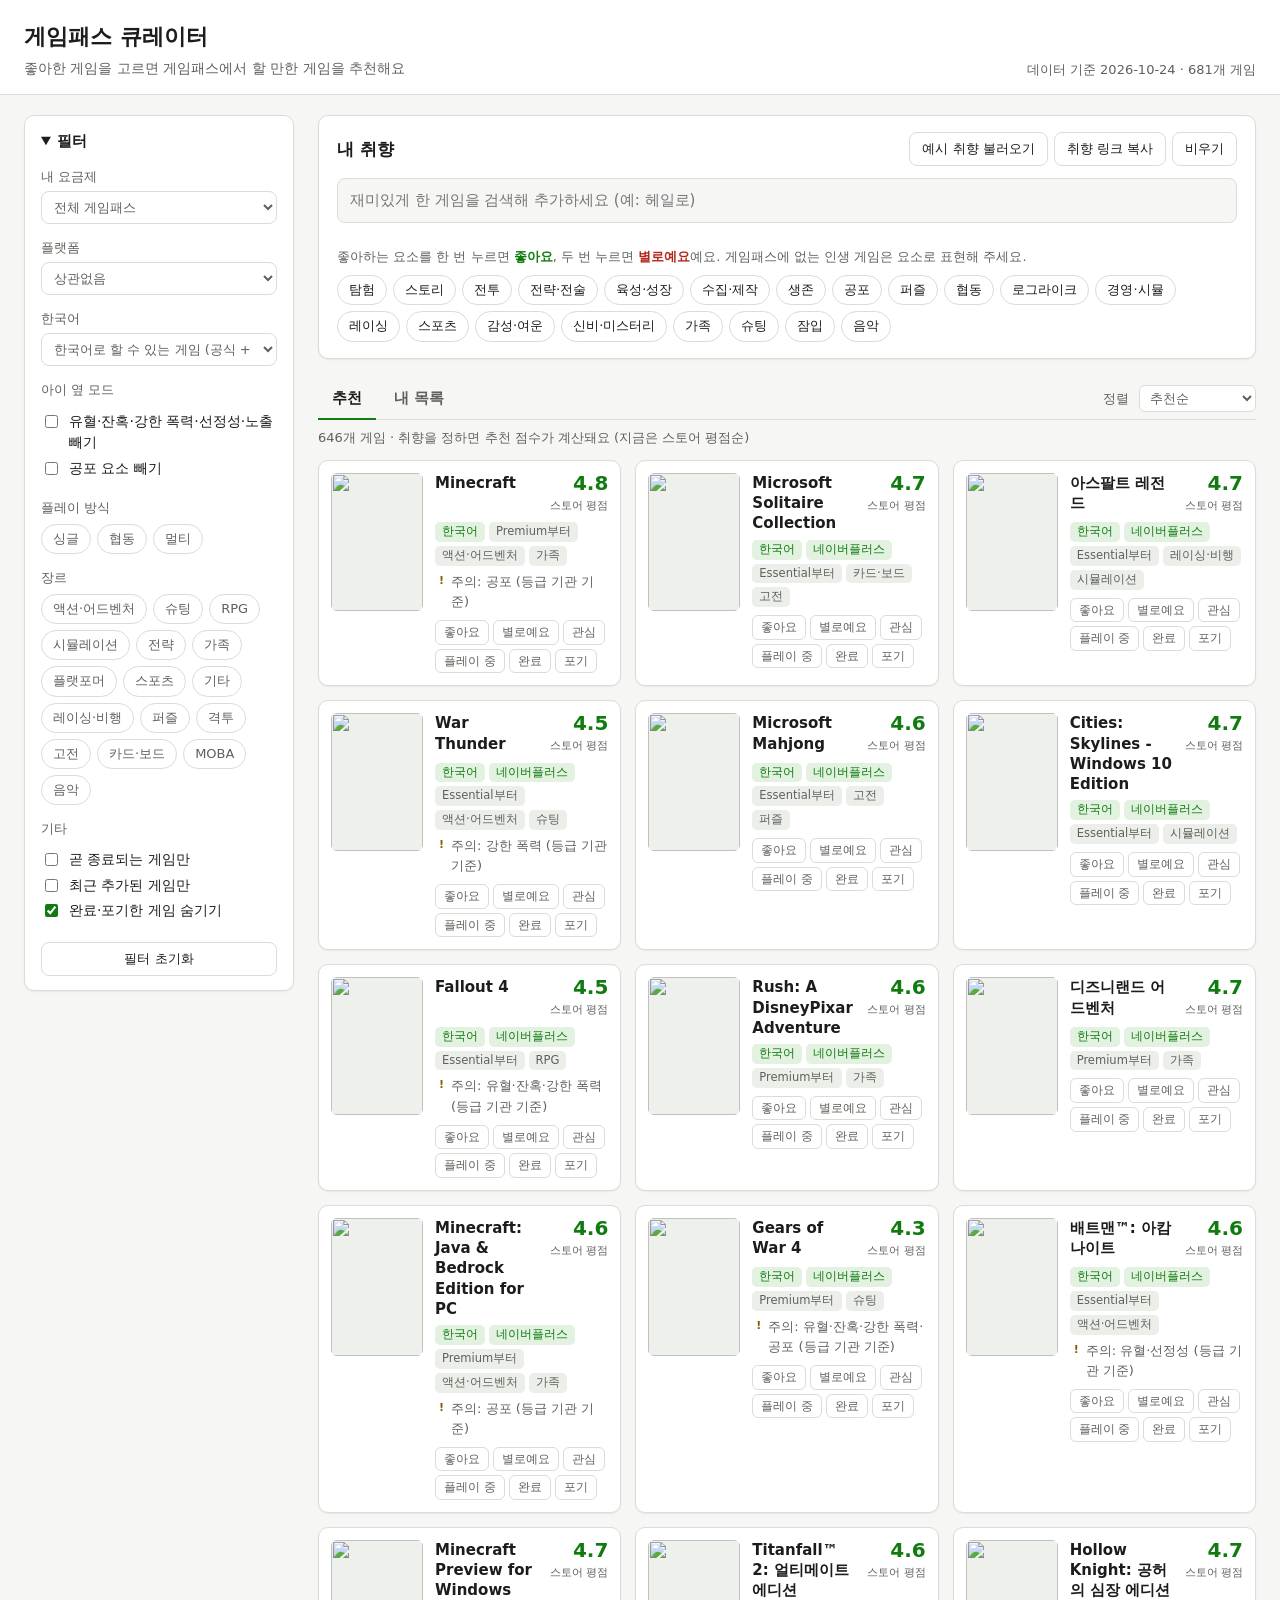
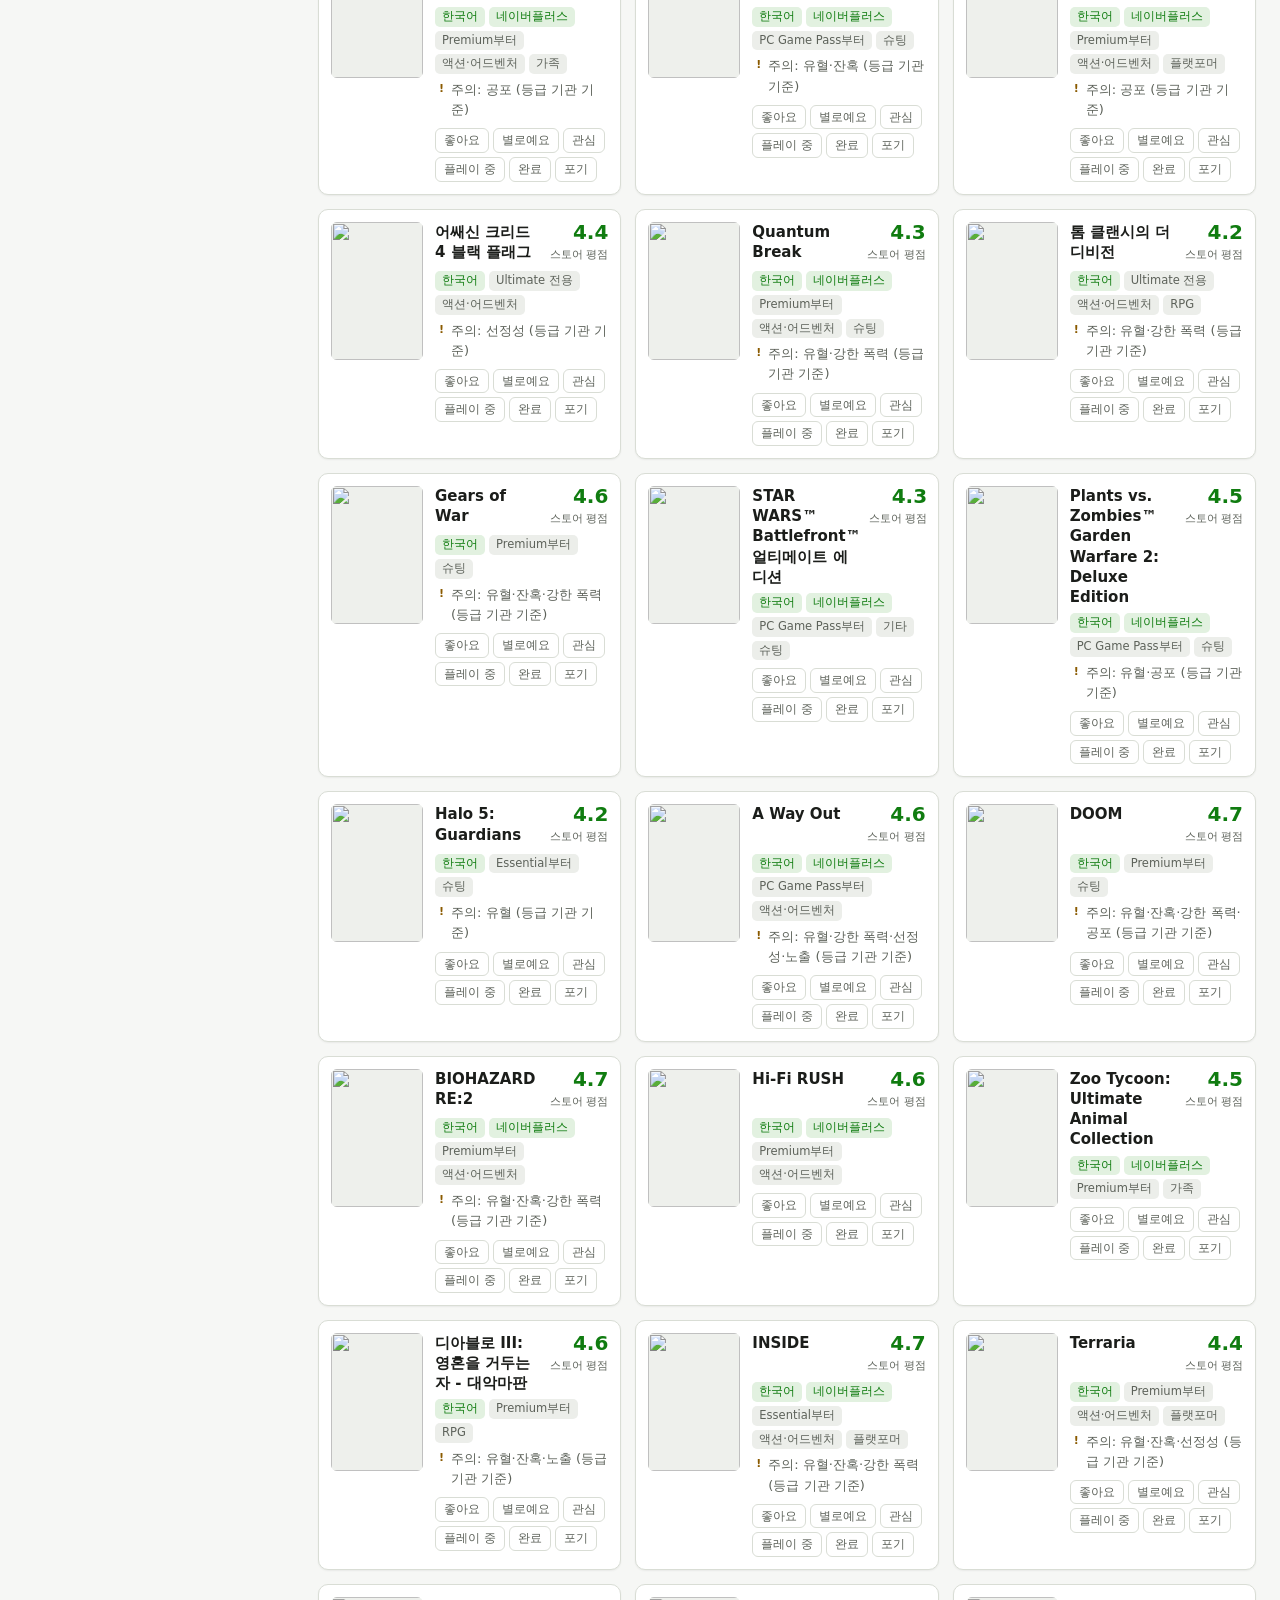
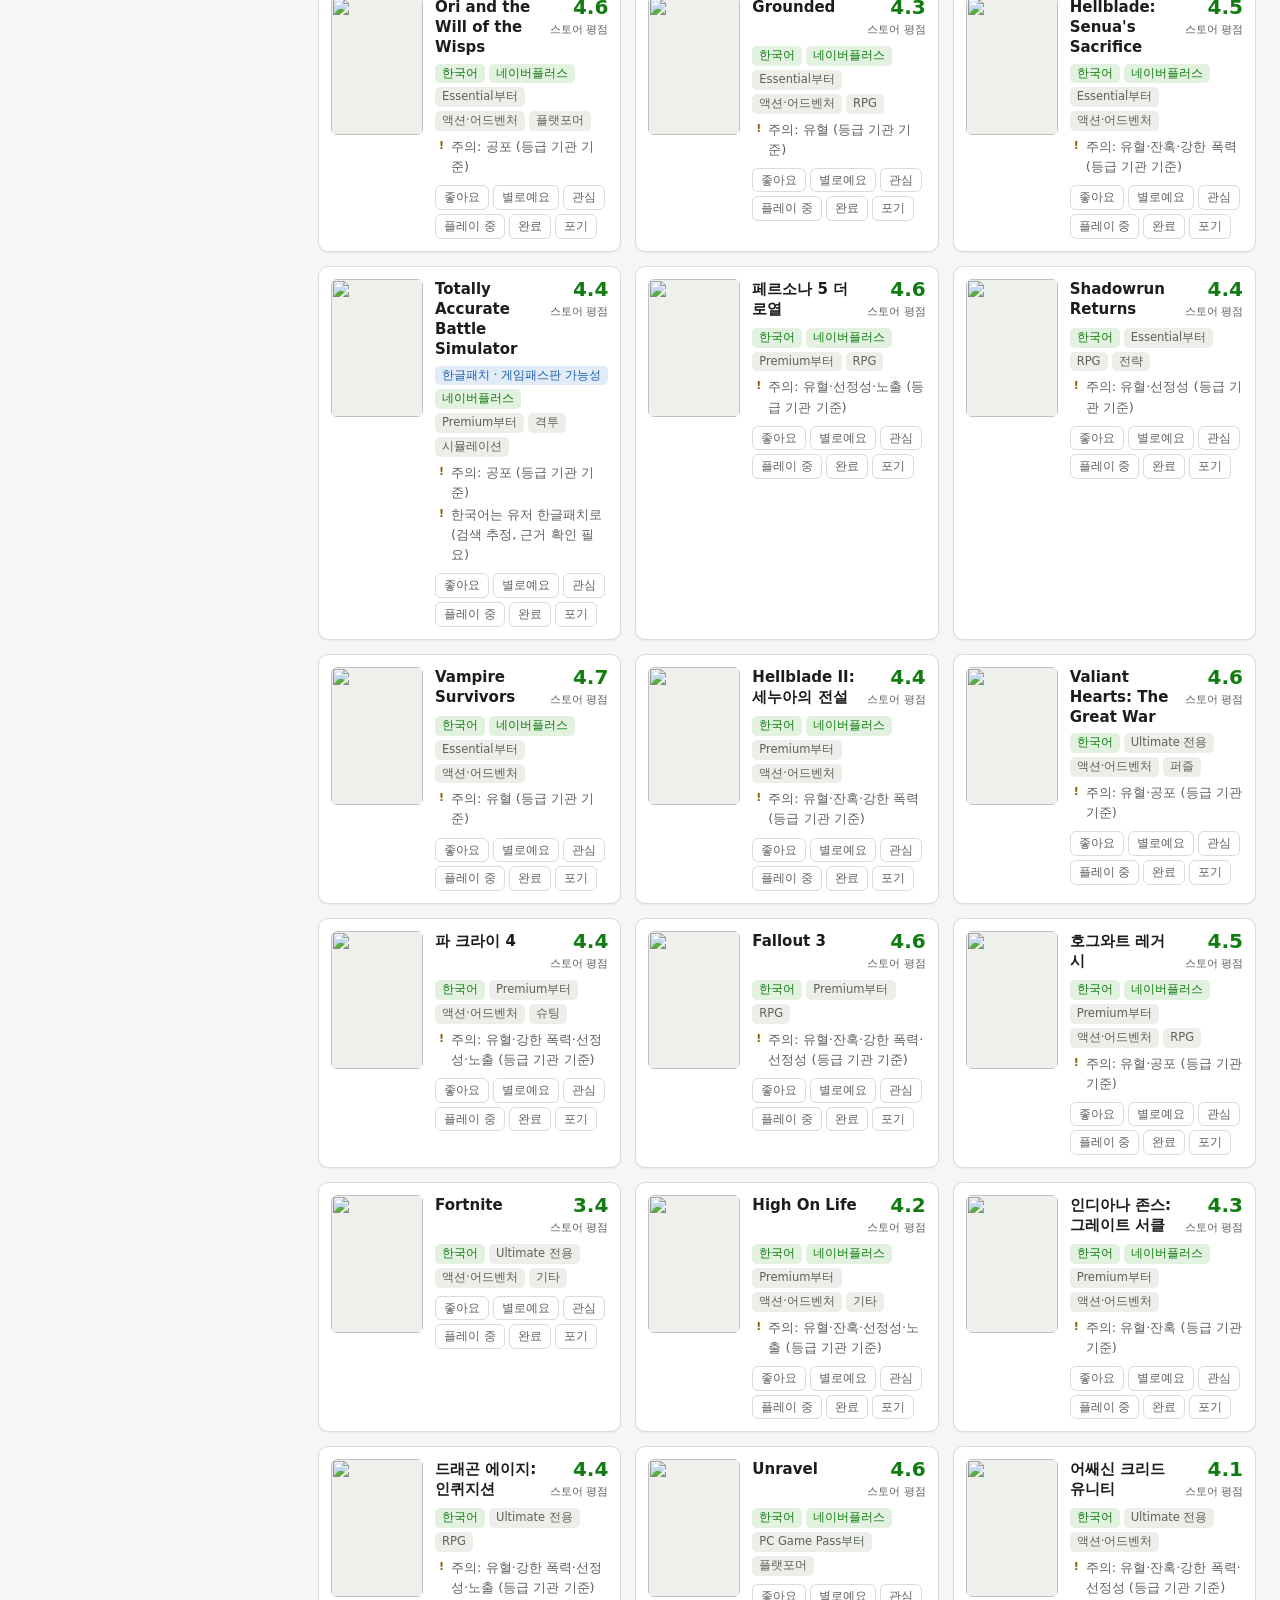
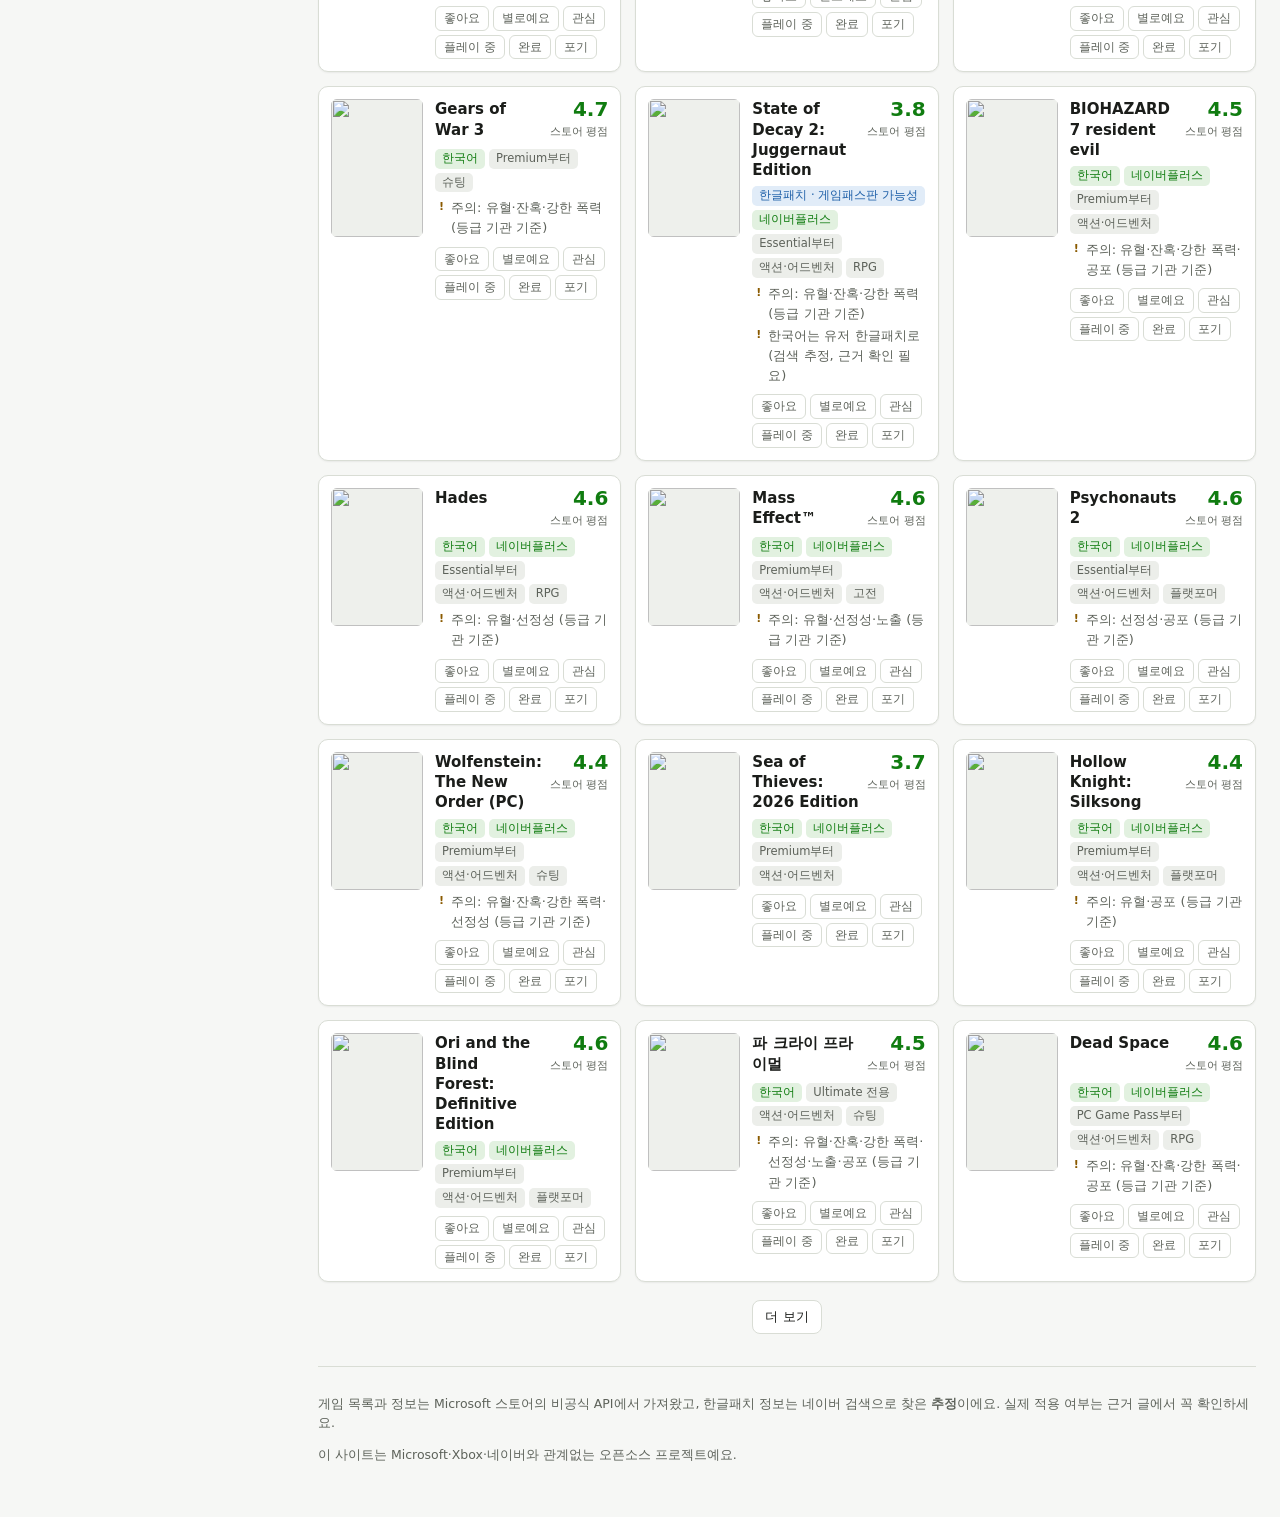
==== docs/index.html @ 7d74c02a "게임패스 큐레이터 첫 버전 게임패스 게임을 취향, 한국어, 요금제, 아이 옆 모드로 골라 주는 정적 웹페이지와 데이터 수집 스크립트.  - 웹페이지(docs/): 좋아한·별로였던 " ====
<!doctype html>
<html lang="ko">
<head>
  <meta charset="utf-8">
  <meta name="viewport" content="width=device-width, initial-scale=1">
  <title>게임패스 큐레이터</title>
  <meta name="description" content="게임패스 게임을 내 취향, 한국어 지원, 요금제, 아이 옆 모드로 골라주는 추천 도구">
  <link rel="stylesheet" href="style.css">
</head>
<body>
  <header class="top">
    <div class="brand">
      <h1>게임패스 큐레이터</h1>
      <p class="sub">좋아한 게임을 고르면 게임패스에서 할 만한 게임을 추천해요</p>
    </div>
    <div class="top-meta">
      <span id="data-date" class="muted"></span>
      <a class="link" href="https://github.com/" id="repo-link" target="_blank" rel="noopener">GitHub</a>
    </div>
  </header>

  <div class="layout">
    <aside class="filters" aria-label="필터">
      <details open id="filter-box">
        <summary>필터</summary>

        <label class="field">내 요금제
          <select id="f-plan">
            <option value="all">전체 게임패스</option>
            <option value="naver">네이버플러스 (PC 게임패스)</option>
            <option value="pcgp">PC Game Pass</option>
            <option value="ultimate">Ultimate</option>
            <option value="premium">Premium</option>
            <option value="essential">Essential</option>
          </select>
        </label>

        <label class="field">플랫폼
          <select id="f-platform">
            <option value="any">상관없음</option>
            <option value="pc">PC</option>
            <option value="console">콘솔</option>
          </select>
        </label>

        <label class="field">한국어
          <select id="f-korean">
            <option value="playable">한국어로 할 수 있는 게임 (공식 + 한글패치)</option>
            <option value="official">공식 한국어만</option>
            <option value="all">전체</option>
          </select>
        </label>

        <fieldset class="field">
          <legend>아이 옆 모드</legend>
          <label class="check"><input type="checkbox" id="f-family"> 유혈·잔혹·강한 폭력·선정성·노출 빼기</label>
          <label class="check"><input type="checkbox" id="f-nohorror"> 공포 요소 빼기</label>
        </fieldset>

        <fieldset class="field">
          <legend>플레이 방식</legend>
          <div class="chips" id="f-modes"></div>
        </fieldset>

        <fieldset class="field">
          <legend>장르</legend>
          <div class="chips" id="f-genres"></div>
        </fieldset>

        <fieldset class="field">
          <legend>기타</legend>
          <label class="check"><input type="checkbox" id="f-leaving"> 곧 종료되는 게임만</label>
          <label class="check"><input type="checkbox" id="f-new"> 최근 추가된 게임만</label>
          <label class="check"><input type="checkbox" id="f-hidedone" checked> 완료·포기한 게임 숨기기</label>
        </fieldset>

        <button type="button" class="ghost" id="f-reset">필터 초기화</button>
      </details>
    </aside>

    <main>
      <section class="taste" aria-labelledby="taste-title">
        <div class="taste-head">
          <h2 id="taste-title">내 취향</h2>
          <div class="taste-actions">
            <button type="button" class="ghost" id="t-example">예시 취향 불러오기</button>
            <button type="button" class="ghost" id="t-share">취향 링크 복사</button>
            <button type="button" class="ghost" id="t-clear">비우기</button>
          </div>
        </div>

        <div class="search-wrap">
          <input type="search" id="t-search" placeholder="재미있게 한 게임을 검색해 추가하세요 (예: 헤일로)" autocomplete="off" aria-label="게임 검색">
          <ul class="suggest" id="t-suggest" role="listbox" hidden></ul>
        </div>
        <div class="anchors" id="t-anchors"></div>

        <p class="hint">좋아하는 요소를 한 번 누르면 <b class="like-c">좋아요</b>, 두 번 누르면 <b class="dislike-c">별로예요</b>예요. 게임패스에 없는 인생 게임은 요소로 표현해 주세요.</p>
        <div class="chips" id="t-keywords"></div>
      </section>

      <nav class="tabs" aria-label="보기">
        <button type="button" class="tab active" data-tab="rec">추천</button>
        <button type="button" class="tab" data-tab="mine">내 목록 <span id="mine-count" class="count"></span></button>
        <div class="sort">
          <label>정렬
            <select id="f-sort">
              <option value="score">추천순</option>
              <option value="rating">스토어 평점순</option>
              <option value="new">최신 출시순</option>
              <option value="title">이름순</option>
            </select>
          </label>
        </div>
      </nav>

      <p id="summary" class="summary"></p>
      <div id="grid" class="grid" aria-live="polite"></div>
      <div class="more-wrap"><button type="button" id="more" class="ghost" hidden>더 보기</button></div>

      <footer class="foot">
        <p>게임 목록과 정보는 Microsoft 스토어의 비공식 API에서 가져왔고, 한글패치 정보는 네이버 검색으로 찾은 <b>추정</b>이에요. 실제 적용 여부는 근거 글에서 꼭 확인하세요.</p>
        <p>이 사이트는 Microsoft·Xbox·네이버와 관계없는 오픈소스 프로젝트예요.</p>
      </footer>
    </main>
  </div>

  <dialog id="detail" aria-labelledby="d-title">
    <div class="d-body" id="d-body"></div>
    <form method="dialog"><button class="ghost d-close" aria-label="닫기">닫기</button></form>
  </dialog>

  <div id="toast" class="toast" role="status" hidden></div>
  <script src="app.js"></script>
</body>
</html>
---- docs/style.css ----
:root {
  --bg: #f6f7f5;
  --surface: #ffffff;
  --surface-2: #eef0ec;
  --text: #1b1d1a;
  --muted: #5d625a;
  --border: #d9ddd5;
  --accent: #107c10;          /* Xbox 녹색 계열 */
  --accent-soft: #e2f1e0;
  --like: #107c10;
  --dislike: #b3261e;
  --dislike-soft: #fbe4e2;
  --warn: #8a5a00;
  --warn-soft: #fbefd5;
  --info: #1d5fa8;
  --info-soft: #e1ecf8;
  --gray-soft: #eceeea;
  --radius: 10px;
  --shadow: 0 1px 2px rgba(0, 0, 0, .06);
  font-family: "Pretendard", "Apple SD Gothic Neo", "Malgun Gothic", system-ui, sans-serif;
}

@media (prefers-color-scheme: dark) {
  :root {
    --bg: #121411;
    --surface: #1b1e1a;
    --surface-2: #252923;
    --text: #e8ebe5;
    --muted: #a3a99f;
    --border: #343a32;
    --accent: #5cc95c;
    --accent-soft: #1e3a1e;
    --like: #5cc95c;
    --dislike: #f08a82;
    --dislike-soft: #3d1f1d;
    --warn: #f0c060;
    --warn-soft: #3a2e14;
    --info: #8ab8f0;
    --info-soft: #1a2a3d;
    --gray-soft: #2a2e28;
    --shadow: none;
  }
}

* { box-sizing: border-box; }
body { margin: 0; background: var(--bg); color: var(--text); font-size: 15px; line-height: 1.55; }
h1, h2, h3 { margin: 0; font-weight: 700; }
button, select, input { font: inherit; color: inherit; }
a { color: var(--info); }
.muted { color: var(--muted); }

.top { display: flex; justify-content: space-between; align-items: flex-end; gap: 16px; padding: 20px 24px 14px; border-bottom: 1px solid var(--border); background: var(--surface); }
.top h1 { font-size: 22px; }
.top .sub { margin: 4px 0 0; color: var(--muted); font-size: 14px; }
.top-meta { display: flex; gap: 14px; align-items: center; font-size: 13px; white-space: nowrap; }

.layout { display: grid; grid-template-columns: 270px minmax(0, 1fr); gap: 24px; padding: 20px 24px 40px; max-width: 1400px; margin: 0 auto; }

/* 필터 */
.filters details { position: sticky; top: 16px; background: var(--surface); border: 1px solid var(--border); border-radius: var(--radius); padding: 14px 16px; box-shadow: var(--shadow); }
.filters summary { font-weight: 700; cursor: pointer; margin-bottom: 6px; }
.field { display: block; margin: 14px 0 0; padding: 0; border: 0; font-size: 13px; color: var(--muted); }
.field legend { padding: 0; margin-bottom: 6px; }
.field select { display: block; width: 100%; margin-top: 4px; padding: 7px 8px; border: 1px solid var(--border); border-radius: 8px; background: var(--surface); }
.check { display: flex; gap: 8px; align-items: flex-start; color: var(--text); font-size: 14px; margin: 4px 0; cursor: pointer; }
.check input { margin-top: 4px; accent-color: var(--accent); }

.chips { display: flex; flex-wrap: wrap; gap: 6px; }
.chip { border: 1px solid var(--border); background: var(--surface); border-radius: 999px; padding: 4px 11px; font-size: 13px; cursor: pointer; }
.chip:hover { border-color: var(--muted); }
.chip.on { background: var(--accent-soft); border-color: var(--accent); color: var(--accent); font-weight: 600; }
.chip.like { background: var(--accent-soft); border-color: var(--like); color: var(--like); font-weight: 600; }
.chip.dislike { background: var(--dislike-soft); border-color: var(--dislike); color: var(--dislike); font-weight: 600; text-decoration: line-through; }

button.ghost { border: 1px solid var(--border); background: var(--surface); border-radius: 8px; padding: 6px 12px; cursor: pointer; font-size: 13px; }
button.ghost:hover { border-color: var(--muted); }
#f-reset { margin-top: 16px; width: 100%; }

/* 취향 */
.taste { background: var(--surface); border: 1px solid var(--border); border-radius: var(--radius); padding: 16px 18px; box-shadow: var(--shadow); }
.taste-head { display: flex; justify-content: space-between; align-items: center; gap: 12px; flex-wrap: wrap; }
.taste-head h2 { font-size: 17px; }
.taste-actions { display: flex; gap: 6px; flex-wrap: wrap; }
.search-wrap { position: relative; margin-top: 12px; }
#t-search { width: 100%; padding: 10px 12px; border: 1px solid var(--border); border-radius: 8px; background: var(--bg); }
.suggest { position: absolute; z-index: 5; left: 0; right: 0; top: 100%; margin: 4px 0 0; padding: 4px; list-style: none; background: var(--surface); border: 1px solid var(--border); border-radius: 8px; box-shadow: 0 8px 24px rgba(0,0,0,.15); max-height: 320px; overflow: auto; }
.suggest li { display: flex; align-items: center; gap: 10px; padding: 6px 8px; border-radius: 6px; }
.suggest li:hover, .suggest li.active { background: var(--surface-2); }
.suggest img { width: 32px; height: 48px; object-fit: cover; border-radius: 4px; background: var(--surface-2); }
.suggest .s-title { flex: 1; min-width: 0; font-size: 14px; }
.suggest .s-btns { display: flex; gap: 4px; }
.suggest .s-btns button { border: 1px solid var(--border); background: var(--surface); border-radius: 6px; padding: 3px 8px; font-size: 12px; cursor: pointer; }
.anchors { display: flex; flex-wrap: wrap; gap: 8px; margin: 12px 0 4px; }
.anchor { display: flex; align-items: center; gap: 8px; padding: 4px 6px 4px 4px; border-radius: 8px; border: 1px solid var(--border); font-size: 13px; }
.anchor img { width: 26px; height: 38px; object-fit: cover; border-radius: 4px; }
.anchor.like { border-color: var(--like); background: var(--accent-soft); }
.anchor.dislike { border-color: var(--dislike); background: var(--dislike-soft); }
.anchor button { border: 0; background: none; cursor: pointer; color: var(--muted); font-size: 16px; line-height: 1; padding: 0 2px; }
.hint { font-size: 13px; color: var(--muted); margin: 12px 0 8px; }
.like-c { color: var(--like); } .dislike-c { color: var(--dislike); }

/* 탭 */
.tabs { display: flex; align-items: center; gap: 4px; margin: 20px 0 6px; border-bottom: 1px solid var(--border); }
.tab { border: 0; background: none; padding: 8px 14px; cursor: pointer; border-bottom: 2px solid transparent; margin-bottom: -1px; font-weight: 600; color: var(--muted); }
.tab.active { color: var(--text); border-bottom-color: var(--accent); }
.count { font-size: 12px; color: var(--muted); font-weight: 400; }
.sort { margin-left: auto; font-size: 13px; color: var(--muted); }
.sort select { margin-left: 6px; padding: 4px 6px; border: 1px solid var(--border); border-radius: 6px; background: var(--surface); }
.summary { font-size: 13px; color: var(--muted); margin: 8px 0 12px; }

/* 카드 */
.grid { display: grid; grid-template-columns: repeat(auto-fill, minmax(300px, 1fr)); gap: 14px; }
.card { display: grid; grid-template-columns: 92px minmax(0, 1fr); gap: 12px; background: var(--surface); border: 1px solid var(--border); border-radius: var(--radius); padding: 12px; box-shadow: var(--shadow); }
.card .poster { width: 92px; height: 138px; object-fit: cover; border-radius: 6px; background: var(--surface-2); cursor: pointer; }
.card h3 { font-size: 15px; line-height: 1.35; cursor: pointer; }
.card h3:hover { text-decoration: underline; }
.card .head { display: flex; justify-content: space-between; gap: 8px; align-items: flex-start; }
.score { text-align: right; flex-shrink: 0; }
.score b { font-size: 20px; display: block; line-height: 1; color: var(--accent); }
.score small { font-size: 11px; color: var(--muted); }
.badges { display: flex; flex-wrap: wrap; gap: 4px; margin: 6px 0; }
.badge { font-size: 11.5px; padding: 1px 7px; border-radius: 5px; background: var(--gray-soft); color: var(--muted); white-space: nowrap; }
.badge.good { background: var(--accent-soft); color: var(--accent); }
.badge.info { background: var(--info-soft); color: var(--info); }
.badge.warn { background: var(--warn-soft); color: var(--warn); }
.badge.bad { background: var(--dislike-soft); color: var(--dislike); }
.reasons { margin: 4px 0 0; padding: 0; list-style: none; font-size: 13px; color: var(--muted); }
.reasons li { margin: 2px 0; padding-left: 16px; position: relative; }
.reasons li::before { content: "＋"; position: absolute; left: 0; color: var(--like); font-size: 11px; top: 2px; }
.reasons li.neg::before { content: "−"; color: var(--dislike); font-size: 14px; top: -1px; }
.reasons li.warn::before { content: "!"; color: var(--warn); font-weight: 700; left: 4px; top: 0; }
.status { display: flex; gap: 4px; margin-top: 8px; flex-wrap: wrap; }
.status button { border: 1px solid var(--border); background: var(--surface); border-radius: 6px; padding: 2px 8px; font-size: 12px; cursor: pointer; color: var(--muted); }
.status button.on { border-color: var(--accent); background: var(--accent-soft); color: var(--accent); font-weight: 600; }
.status .anchor-btn.like.on { border-color: var(--like); }
.status .anchor-btn.dislike.on { border-color: var(--dislike); background: var(--dislike-soft); color: var(--dislike); }
.empty { grid-column: 1 / -1; text-align: center; padding: 40px 20px; color: var(--muted); background: var(--surface); border: 1px dashed var(--border); border-radius: var(--radius); }
.more-wrap { text-align: center; margin: 18px 0; }

/* 상세 */
dialog { border: 1px solid var(--border); border-radius: 14px; padding: 0; width: min(720px, calc(100vw - 32px)); background: var(--surface); color: var(--text); }
dialog::backdrop { background: rgba(0, 0, 0, .5); }
.d-hero { width: 100%; height: 200px; object-fit: cover; display: block; background: var(--surface-2); }
.d-content { padding: 18px 22px 8px; }
.d-content h2 { font-size: 20px; }
.d-meta { color: var(--muted); font-size: 13px; margin: 4px 0 10px; }
.d-desc { margin: 10px 0 14px; }
.d-table { width: 100%; border-collapse: collapse; font-size: 13.5px; }
.d-table th { text-align: left; color: var(--muted); font-weight: 500; width: 130px; vertical-align: top; padding: 6px 8px 6px 0; border-top: 1px solid var(--border); }
.d-table td { padding: 6px 0; border-top: 1px solid var(--border); }
.src { font-size: 11px; color: var(--muted); margin-left: 6px; }
.d-close { margin: 8px 22px 18px; }
.d-links { display: flex; gap: 10px; flex-wrap: wrap; margin: 14px 0 6px; font-size: 14px; }

.toast { position: fixed; bottom: 24px; left: 50%; transform: translateX(-50%); background: var(--text); color: var(--bg); padding: 10px 16px; border-radius: 8px; font-size: 14px; z-index: 20; }

.foot { margin-top: 32px; font-size: 12.5px; color: var(--muted); border-top: 1px solid var(--border); padding-top: 14px; }

@media (max-width: 900px) {
  .layout { grid-template-columns: minmax(0, 1fr); padding: 14px 16px 32px; gap: 14px; }
  .filters details { position: static; }
  .top { padding: 16px; flex-direction: column; align-items: flex-start; }
  .grid { grid-template-columns: minmax(0, 1fr); }
}
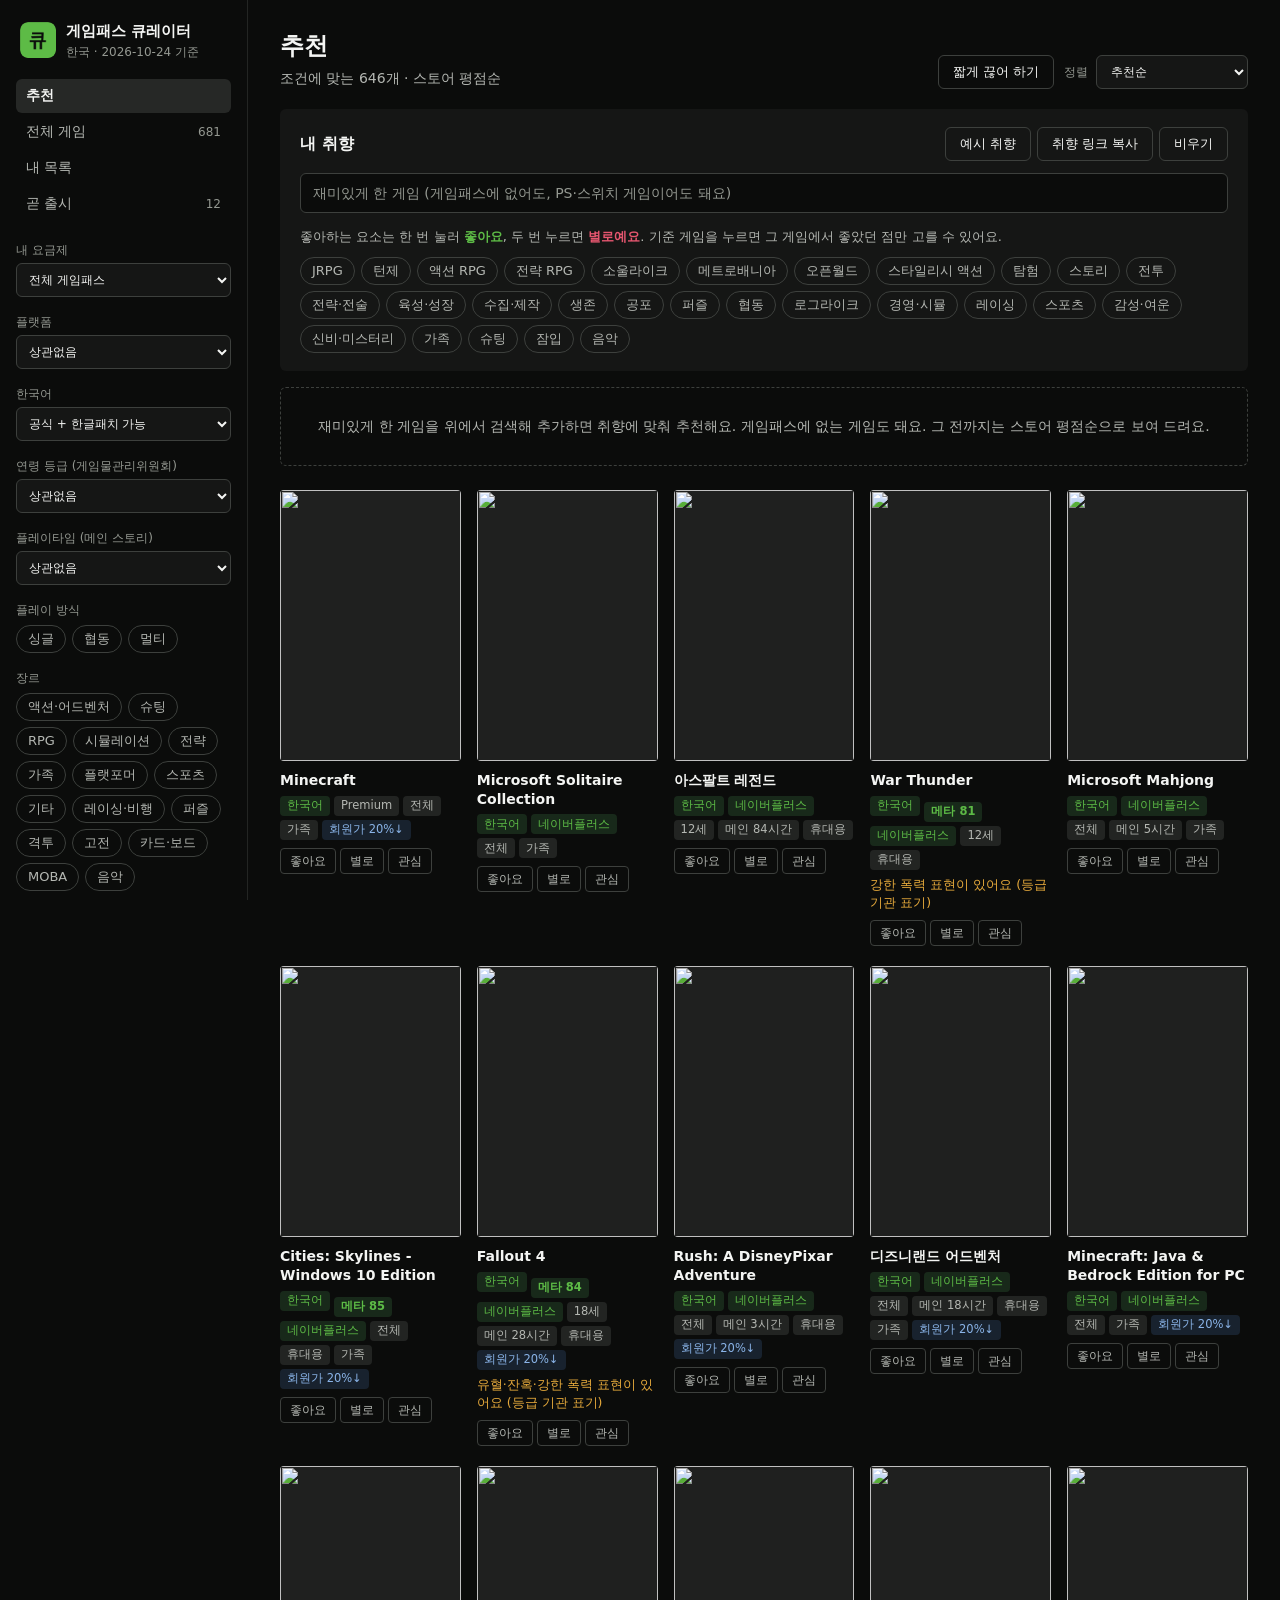
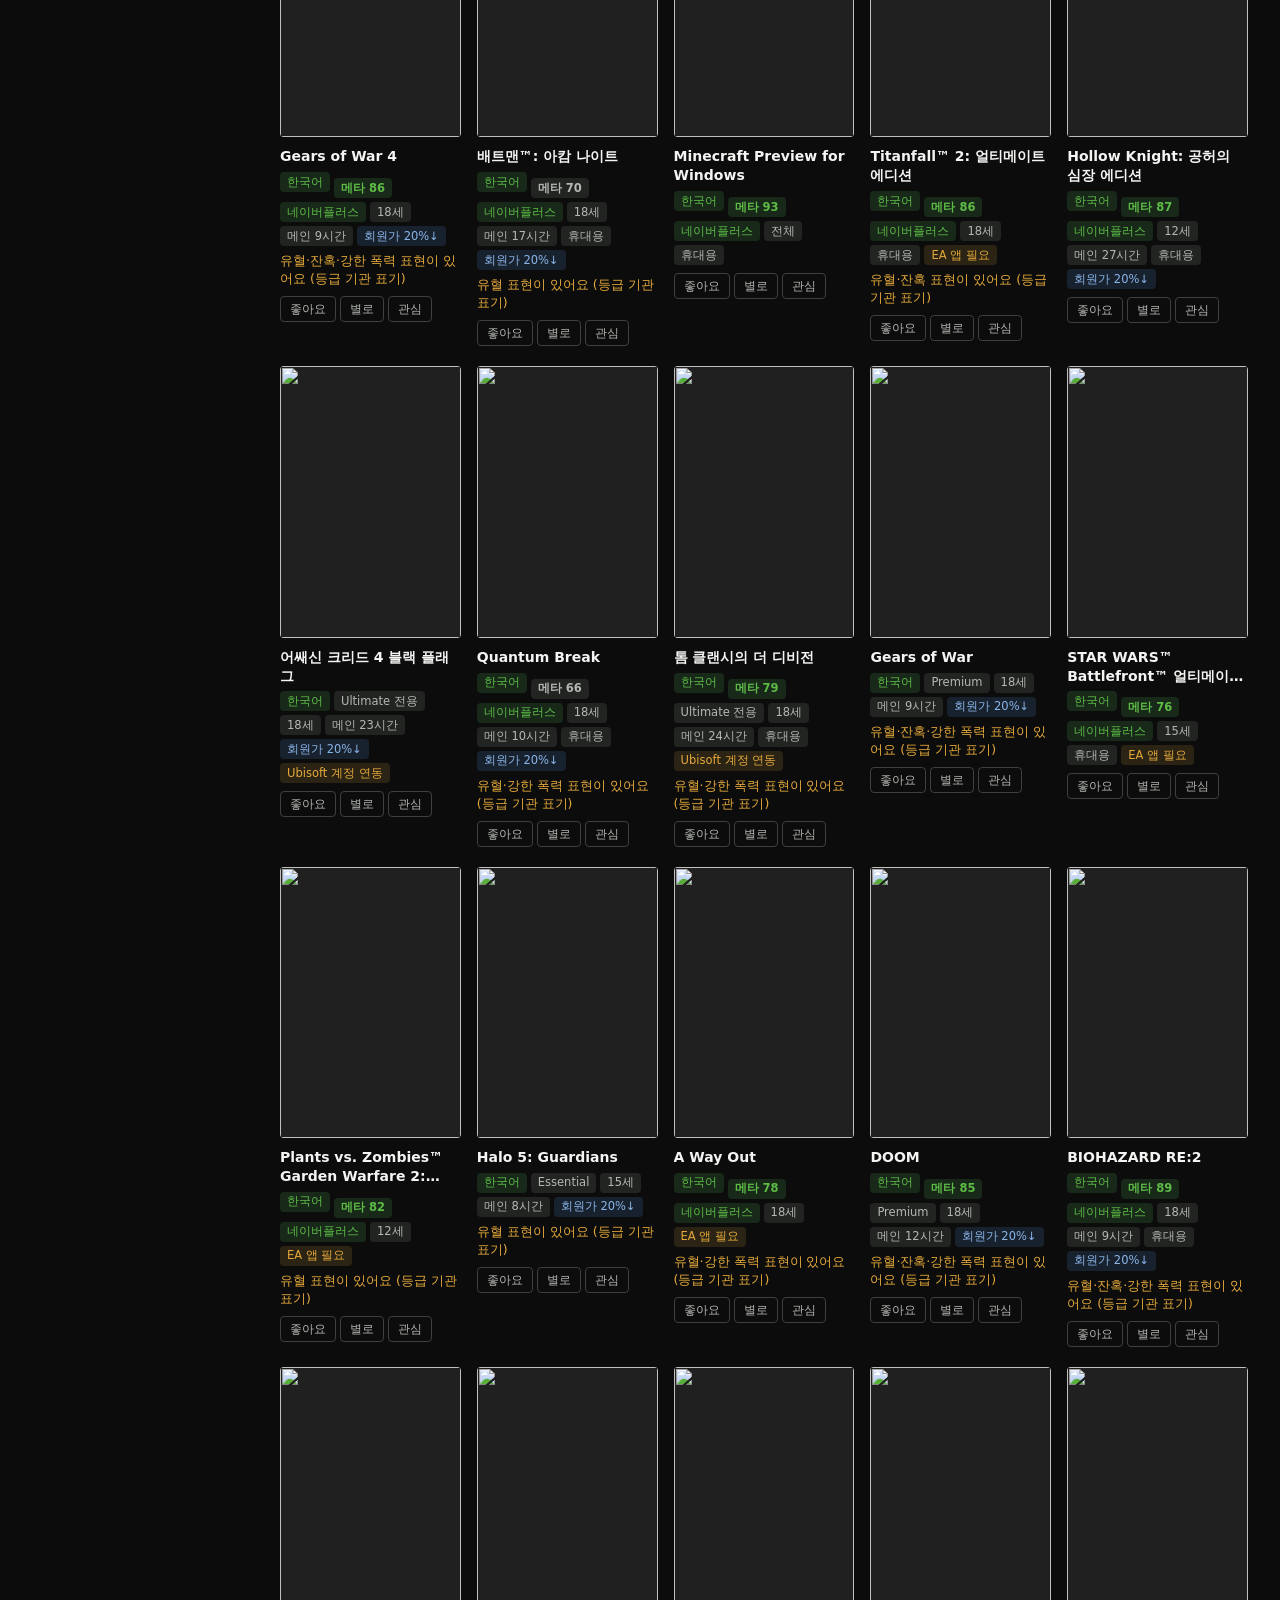
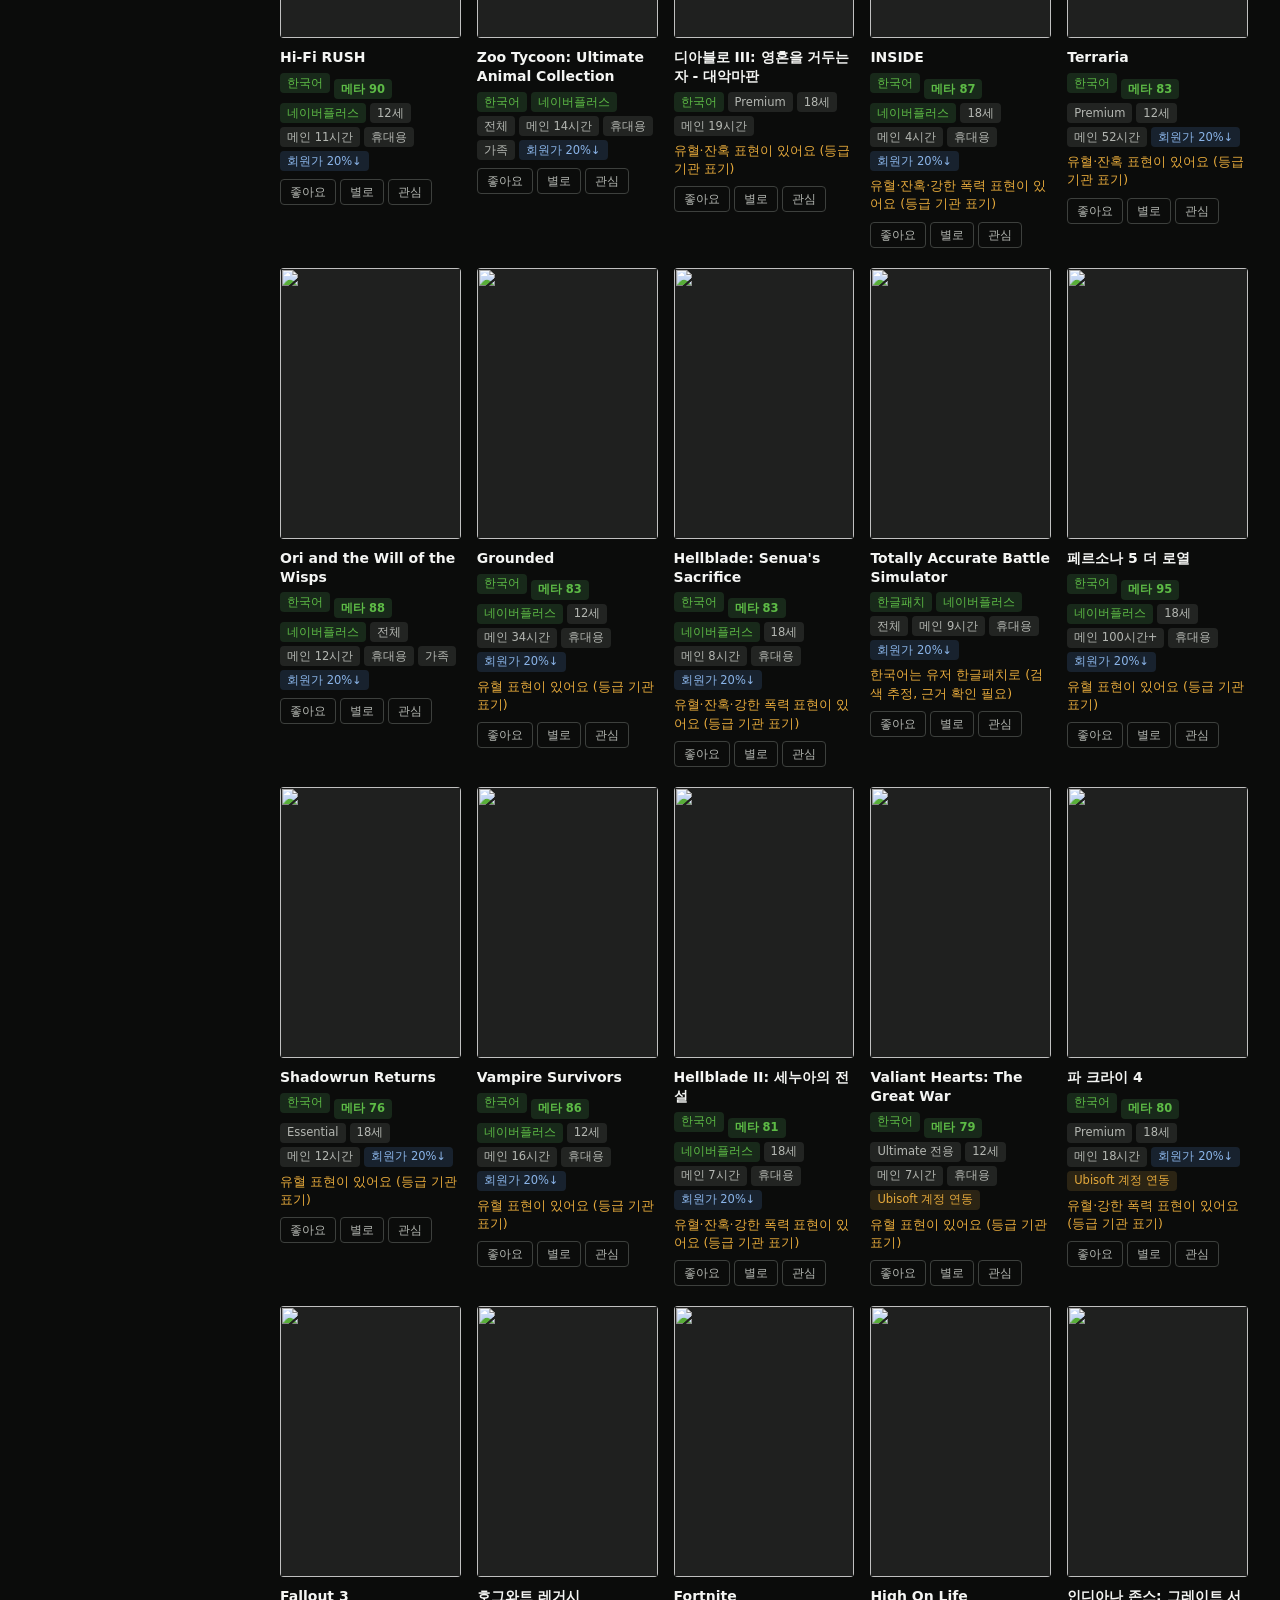
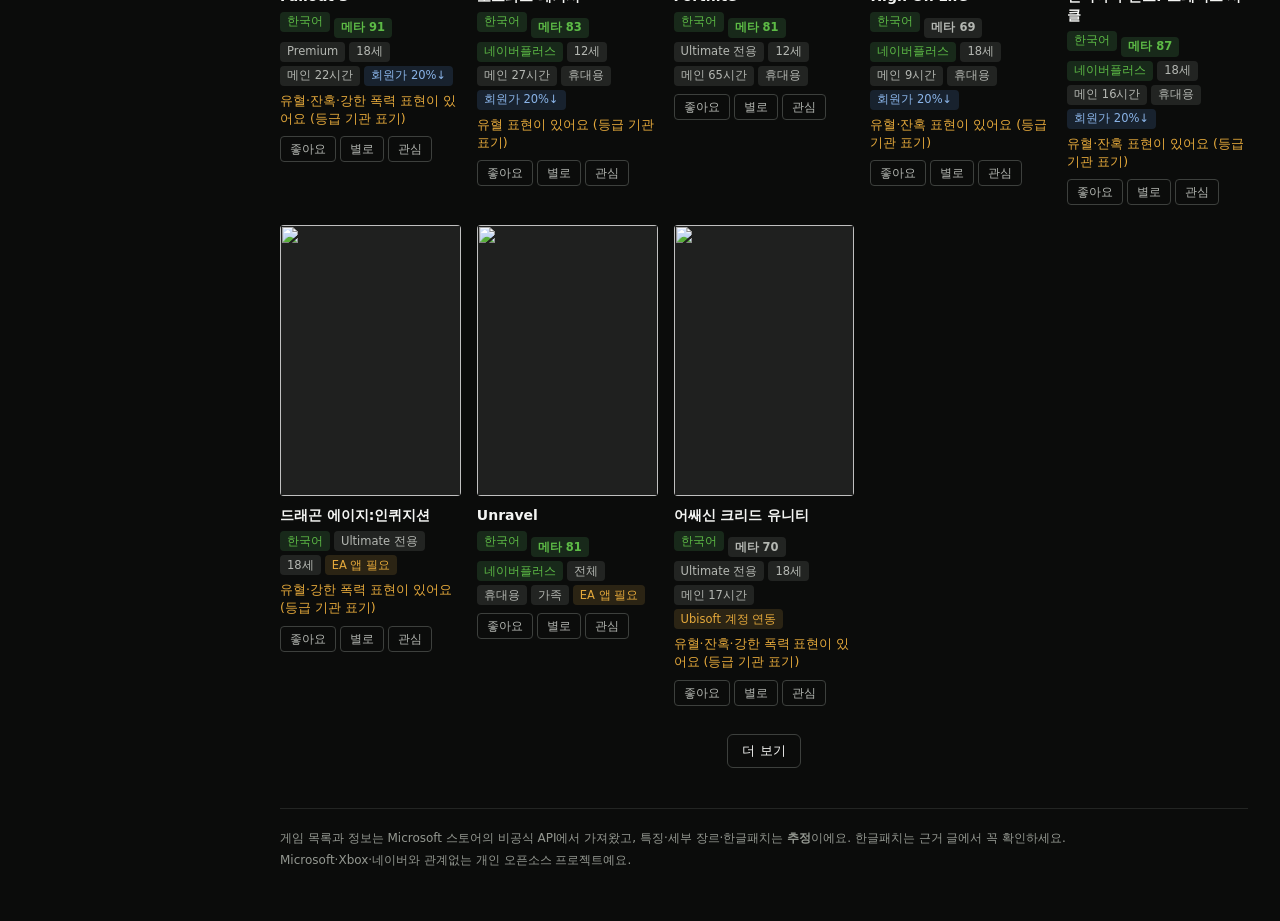
==== commit 63e744a9: "Steam 태그 추천, 게임패스 밖 게임, 앱 설치, 데이터 안전장치 추천 - Steam 사용자 태그(SteamSpy)를 가장 무거운 특성으로, 설명문 키워드는 2번 이상 나올 때" ====
--- a/docs/index.html
+++ b/docs/index.html
@@ -5,132 +5,208 @@
   <meta name="viewport" content="width=device-width, initial-scale=1">
   <title>게임패스 큐레이터</title>
   <meta name="description" content="게임패스 게임을 내 취향, 한국어 지원, 요금제, 아이 옆 모드로 골라주는 추천 도구">
+  <meta name="theme-color" content="#0b0c0b">
+  <link rel="manifest" href="manifest.webmanifest">
+  <link rel="icon" href="icons/icon-192.png">
+  <link rel="apple-touch-icon" href="icons/icon-192.png">
   <link rel="stylesheet" href="style.css">
 </head>
 <body>
-  <header class="top">
-    <div class="brand">
-      <h1>게임패스 큐레이터</h1>
-      <p class="sub">좋아한 게임을 고르면 게임패스에서 할 만한 게임을 추천해요</p>
-    </div>
-    <div class="top-meta">
-      <span id="data-date" class="muted"></span>
-      <a class="link" href="https://github.com/" id="repo-link" target="_blank" rel="noopener">GitHub</a>
-    </div>
-  </header>
-
-  <div class="layout">
-    <aside class="filters" aria-label="필터">
-      <details open id="filter-box">
-        <summary>필터</summary>
-
-        <label class="field">내 요금제
-          <select id="f-plan">
-            <option value="all">전체 게임패스</option>
-            <option value="naver">네이버플러스 (PC 게임패스)</option>
-            <option value="pcgp">PC Game Pass</option>
-            <option value="ultimate">Ultimate</option>
-            <option value="premium">Premium</option>
-            <option value="essential">Essential</option>
+  <div class="shell">
+    <aside class="side" aria-label="메뉴와 필터">
+      <div class="brand">
+        <img class="mark" src="icons/icon-192.png" alt="" width="36" height="36">
+        <div>
+          <b>게임패스 큐레이터</b>
+          <small id="data-date">불러오는 중</small>
+        </div>
+        <button type="button" class="side-toggle" id="side-toggle" aria-expanded="false" aria-controls="side-body">필터</button>
+      </div>
+
+      <div class="side-body" id="side-body">
+        <nav class="nav" aria-label="보기">
+          <button type="button" class="nav-item active" data-tab="rec">추천</button>
+          <button type="button" class="nav-item" data-tab="all">전체 게임 <span id="all-count" class="nav-count"></span></button>
+          <button type="button" class="nav-item" data-tab="mine">내 목록 <span id="mine-count" class="nav-count"></span></button>
+          <button type="button" class="nav-item" data-tab="soon" id="soon-tab" hidden>곧 출시 <span id="soon-count" class="nav-count"></span></button>
+        </nav>
+
+        <div class="filters">
+          <label class="field">내 요금제
+            <select id="f-plan">
+              <option value="all">전체 게임패스</option>
+              <option value="naver">네이버플러스 (PC 게임패스)</option>
+              <option value="pcgp">PC Game Pass</option>
+              <option value="ultimate">Ultimate</option>
+              <option value="premium">Premium</option>
+              <option value="essential">Essential</option>
+            </select>
+          </label>
+          <label class="field">플랫폼
+            <select id="f-platform">
+              <option value="any">상관없음</option>
+              <option value="pc">PC</option>
+              <option value="console">콘솔</option>
+            </select>
+          </label>
+          <label class="field">한국어
+            <select id="f-korean">
+              <option value="playable">공식 + 한글패치 가능</option>
+              <option value="official">공식 한국어만</option>
+              <option value="all">전체</option>
+            </select>
+          </label>
+
+          <label class="field">연령 등급 (게임물관리위원회)
+            <select id="f-age">
+              <option value="any">상관없음</option>
+              <option value="0">전체이용가만</option>
+              <option value="12">12세 이용가까지</option>
+              <option value="15">15세 이용가까지</option>
+            </select>
+          </label>
+
+          <label class="field" id="f-time-box" hidden>플레이타임 (메인 스토리)
+            <select id="f-time">
+              <option value="any">상관없음</option>
+              <option value="5">5시간 이하</option>
+              <option value="10">10시간 이하</option>
+              <option value="20">20시간 이하</option>
+              <option value="40">40시간 이하</option>
+            </select>
+          </label>
+
+          <fieldset class="field">
+            <legend>플레이 방식</legend>
+            <div class="chips" id="f-modes"></div>
+          </fieldset>
+
+          <fieldset class="field">
+            <legend>장르</legend>
+            <div class="chips" id="f-genres"></div>
+          </fieldset>
+
+          <fieldset class="field">
+            <legend>세부 장르 (추정)</legend>
+            <div class="chips" id="f-styles"></div>
+          </fieldset>
+
+          <fieldset class="field" id="f-features-box" hidden>
+            <legend>기능 (모두 갖춘 게임만)</legend>
+            <div class="chips" id="f-features"></div>
+          </fieldset>
+
+          <fieldset class="field">
+            <legend>게임패스</legend>
+            <label class="check"><input type="checkbox" id="f-leaving"> 곧 종료되는 게임만</label>
+            <label class="check"><input type="checkbox" id="f-new"> 최근 추가된 게임만</label>
+            <label class="check"><input type="checkbox" id="f-hidedone" checked> 완료·포기한 게임 숨기기</label>
+          </fieldset>
+
+          <button type="button" class="btn ghost wide" id="f-reset">필터 초기화</button>
+        </div>
+
+        <div class="side-foot">
+          <button type="button" class="btn primary wide" id="install" hidden>앱으로 설치</button>
+          <a href="https://github.com/" id="repo-link" target="_blank" rel="noopener">GitHub에서 보기</a>
+        </div>
+      </div>
+    </aside>
+
+    <main class="canvas">
+      <header class="title-row">
+        <div>
+          <h1 id="page-title">추천</h1>
+          <p id="summary" class="lead"></p>
+        </div>
+        <div class="title-tools">
+        <input type="search" id="q" class="q" placeholder="제목으로 찾기" aria-label="제목으로 찾기" hidden>
+        <button type="button" class="btn" id="f-quick" aria-pressed="false" title="한 판이 짧거나 일시 중지가 되는 게임만">짧게 끊어 하기</button>
+        <label class="sort" id="sort-box">정렬
+          <select id="f-sort">
+            <option value="score">추천순</option>
+            <option value="meta">메타스코어순</option>
+            <option value="rating">스토어 평점순</option>
+            <option value="short">짧은 순</option>
+            <option value="added">최근 추가순</option>
+            <option value="new">출시일 최신순</option>
+            <option value="old">출시일 오래된순</option>
+            <option value="title">이름 가나다순 (A-Z)</option>
+            <option value="titleDesc">이름 역순 (Z-A)</option>
           </select>
         </label>
-
-        <label class="field">플랫폼
-          <select id="f-platform">
-            <option value="any">상관없음</option>
-            <option value="pc">PC</option>
-            <option value="console">콘솔</option>
-          </select>
-        </label>
-
-        <label class="field">한국어
-          <select id="f-korean">
-            <option value="playable">한국어로 할 수 있는 게임 (공식 + 한글패치)</option>
-            <option value="official">공식 한국어만</option>
-            <option value="all">전체</option>
-          </select>
-        </label>
-
-        <fieldset class="field">
-          <legend>아이 옆 모드</legend>
-          <label class="check"><input type="checkbox" id="f-family"> 유혈·잔혹·강한 폭력·선정성·노출 빼기</label>
-          <label class="check"><input type="checkbox" id="f-nohorror"> 공포 요소 빼기</label>
-        </fieldset>
-
-        <fieldset class="field">
-          <legend>플레이 방식</legend>
-          <div class="chips" id="f-modes"></div>
-        </fieldset>
-
-        <fieldset class="field">
-          <legend>장르</legend>
-          <div class="chips" id="f-genres"></div>
-        </fieldset>
-
-        <fieldset class="field">
-          <legend>기타</legend>
-          <label class="check"><input type="checkbox" id="f-leaving"> 곧 종료되는 게임만</label>
-          <label class="check"><input type="checkbox" id="f-new"> 최근 추가된 게임만</label>
-          <label class="check"><input type="checkbox" id="f-hidedone" checked> 완료·포기한 게임 숨기기</label>
-        </fieldset>
-
-        <button type="button" class="ghost" id="f-reset">필터 초기화</button>
-      </details>
-    </aside>
-
-    <main>
-      <section class="taste" aria-labelledby="taste-title">
-        <div class="taste-head">
+        </div>
+      </header>
+
+      <div class="alert" id="alert" role="status" hidden></div>
+
+      <section class="panel taste" id="taste" aria-labelledby="taste-title">
+        <div class="panel-head">
           <h2 id="taste-title">내 취향</h2>
-          <div class="taste-actions">
-            <button type="button" class="ghost" id="t-example">예시 취향 불러오기</button>
-            <button type="button" class="ghost" id="t-share">취향 링크 복사</button>
-            <button type="button" class="ghost" id="t-clear">비우기</button>
+          <div class="row-actions">
+            <button type="button" class="btn ghost" id="t-example">예시 취향</button>
+            <button type="button" class="btn ghost" id="t-share">취향 링크 복사</button>
+            <button type="button" class="btn ghost" id="t-clear">비우기</button>
           </div>
         </div>
 
         <div class="search-wrap">
-          <input type="search" id="t-search" placeholder="재미있게 한 게임을 검색해 추가하세요 (예: 헤일로)" autocomplete="off" aria-label="게임 검색">
-          <ul class="suggest" id="t-suggest" role="listbox" hidden></ul>
-        </div>
+          <input type="search" id="t-search" placeholder="재미있게 한 게임 (게임패스에 없어도, PS·스위치 게임이어도 돼요)" autocomplete="off" aria-label="게임 검색">
+          <div class="suggest" id="t-suggest" hidden></div>
+        </div>
+
         <div class="anchors" id="t-anchors"></div>
 
-        <p class="hint">좋아하는 요소를 한 번 누르면 <b class="like-c">좋아요</b>, 두 번 누르면 <b class="dislike-c">별로예요</b>예요. 게임패스에 없는 인생 게임은 요소로 표현해 주세요.</p>
-        <div class="chips" id="t-keywords"></div>
+        <div class="taste-keys">
+          <p class="hint">좋아하는 요소는 한 번 눌러 <b class="like-c">좋아요</b>, 두 번 누르면 <b class="dislike-c">별로예요</b>. 기준 게임을 누르면 그 게임에서 좋았던 점만 고를 수 있어요.</p>
+          <div class="chips" id="t-keywords"></div>
+        </div>
       </section>
 
-      <nav class="tabs" aria-label="보기">
-        <button type="button" class="tab active" data-tab="rec">추천</button>
-        <button type="button" class="tab" data-tab="mine">내 목록 <span id="mine-count" class="count"></span></button>
-        <div class="sort">
-          <label>정렬
-            <select id="f-sort">
-              <option value="score">추천순</option>
-              <option value="rating">스토어 평점순</option>
-              <option value="new">최신 출시순</option>
-              <option value="title">이름순</option>
-            </select>
-          </label>
-        </div>
-      </nav>
-
-      <p id="summary" class="summary"></p>
-      <div id="grid" class="grid" aria-live="polite"></div>
-      <div class="more-wrap"><button type="button" id="more" class="ghost" hidden>더 보기</button></div>
+      <section id="pick" class="pick" aria-label="1순위 추천"></section>
+
+      <section aria-label="게임 목록">
+        <div id="grid" class="grid" aria-live="polite"></div>
+        <div class="more-wrap">
+          <button type="button" id="more" class="btn ghost" hidden>더 보기</button>
+          <button type="button" id="far" class="btn ghost" hidden></button>
+        </div>
+        <details class="left-box" id="left" hidden>
+          <summary>최근에 빠진 게임 <span id="left-count" class="nav-count"></span></summary>
+          <ul class="left-list" id="left-list"></ul>
+        </details>
+      </section>
 
       <footer class="foot">
-        <p>게임 목록과 정보는 Microsoft 스토어의 비공식 API에서 가져왔고, 한글패치 정보는 네이버 검색으로 찾은 <b>추정</b>이에요. 실제 적용 여부는 근거 글에서 꼭 확인하세요.</p>
-        <p>이 사이트는 Microsoft·Xbox·네이버와 관계없는 오픈소스 프로젝트예요.</p>
+        <p>게임 목록과 정보는 Microsoft 스토어의 비공식 API에서 가져왔고, 특징·세부 장르·한글패치는 <b>추정</b>이에요. 한글패치는 근거 글에서 꼭 확인하세요.</p>
+        <p>Microsoft·Xbox·네이버와 관계없는 개인 오픈소스 프로젝트예요.</p>
       </footer>
     </main>
   </div>
 
   <dialog id="detail" aria-labelledby="d-title">
-    <div class="d-body" id="d-body"></div>
-    <form method="dialog"><button class="ghost d-close" aria-label="닫기">닫기</button></form>
+    <div id="d-body"></div>
+    <form method="dialog" class="d-close-row"><button class="btn ghost">닫기</button></form>
   </dialog>
 
+  <dialog id="aspect" aria-labelledby="a-title">
+    <div id="a-body"></div>
+    <div class="d-close-row">
+      <button type="button" class="btn ghost" id="a-all">전부 좋았어요</button>
+      <button type="button" class="btn primary" id="a-done">적용</button>
+    </div>
+  </dialog>
+
+  <dialog id="custom" aria-labelledby="c-title">
+    <div id="c-body"></div>
+    <div class="d-close-row">
+      <button type="button" class="btn ghost" id="c-cancel">취소</button>
+      <button type="button" class="btn primary" id="c-save">추가</button>
+    </div>
+  </dialog>
+
   <div id="toast" class="toast" role="status" hidden></div>
+  <script src="recommend.js"></script>
   <script src="app.js"></script>
 </body>
 </html>
--- a/docs/style.css
+++ b/docs/style.css
@@ -1,164 +1,257 @@
+/* 게임패스 큐레이터 — 다크 앱 화면 (taste-skill app-screens: true-black-flat)
+   - 바탕은 순수한 중성 검정, 면은 밝기 한 단계로만 구분 (그림자·그라데이션 없음)
+   - 색(녹색)은 데이터에만: 추천 점수, "한국어로 할 수 있음", 1순위 표시, 주 버튼 하나
+   - 글꼴은 Windows·Xbox의 Segoe UI 하나, 숫자는 고정폭
+   격자 계산: 사이드바 248 + 캔버스 (좌우 32px 여백). 표지 카드는 minmax(176px, 1fr), 간격 16 */
+
 :root {
-  --bg: #f6f7f5;
-  --surface: #ffffff;
-  --surface-2: #eef0ec;
-  --text: #1b1d1a;
-  --muted: #5d625a;
-  --border: #d9ddd5;
-  --accent: #107c10;          /* Xbox 녹색 계열 */
-  --accent-soft: #e2f1e0;
-  --like: #107c10;
-  --dislike: #b3261e;
-  --dislike-soft: #fbe4e2;
-  --warn: #8a5a00;
-  --warn-soft: #fbefd5;
-  --info: #1d5fa8;
-  --info-soft: #e1ecf8;
-  --gray-soft: #eceeea;
-  --radius: 10px;
-  --shadow: 0 1px 2px rgba(0, 0, 0, .06);
-  font-family: "Pretendard", "Apple SD Gothic Neo", "Malgun Gothic", system-ui, sans-serif;
-}
-
-@media (prefers-color-scheme: dark) {
-  :root {
-    --bg: #121411;
-    --surface: #1b1e1a;
-    --surface-2: #252923;
-    --text: #e8ebe5;
-    --muted: #a3a99f;
-    --border: #343a32;
-    --accent: #5cc95c;
-    --accent-soft: #1e3a1e;
-    --like: #5cc95c;
-    --dislike: #f08a82;
-    --dislike-soft: #3d1f1d;
-    --warn: #f0c060;
-    --warn-soft: #3a2e14;
-    --info: #8ab8f0;
-    --info-soft: #1a2a3d;
-    --gray-soft: #2a2e28;
-    --shadow: none;
-  }
+  color-scheme: dark;
+  --ground: #0b0c0b;
+  --surface: #151615;
+  --raised: #1f201f;
+  --active: #262826;
+  --border: #232523;
+  --rule: #1b1c1b;
+  --control: #3d403d;
+  --text: #f4f5f3;
+  --muted: #b4b7b2;
+  --faint: #949891;
+  --accent: #5dbb46;          /* 녹색 하나: 데이터와 주 동작에만 */
+  --accent-ink: #0b0c0b;
+  --accent-soft: #18291a;
+  --positive: var(--accent);
+  --negative: #e5566f; --pill-negative-bg: #2c1a20;
+  --warning: #e5a93b;  --pill-warning-bg: #2b2414;
+  --info: #8ab4e8;     --pill-info-bg: #18222e;
+  --pill-neutral-bg: #222422;
+
+  --font: "Segoe UI Variable Text", "Segoe UI", "Malgun Gothic", system-ui, sans-serif;
+  --fs-title: 24px; --fs-section: 16px; --fs-body: 14px; --fs-small: 12px;
+  --side: 248px; --pad: 32px; --gap: 16px;
+  --radius-card: 6px; --radius-control: 6px; --radius-art: 4px;
+  --control-height: 34px;
+  --ease: cubic-bezier(0.22, 1, 0.36, 1);
 }
 
 * { box-sizing: border-box; }
-body { margin: 0; background: var(--bg); color: var(--text); font-size: 15px; line-height: 1.55; }
-h1, h2, h3 { margin: 0; font-weight: 700; }
+html, body { margin: 0; background: var(--ground); color: var(--text); }
+body { font: 400 var(--fs-body)/1.5 var(--font); -webkit-font-smoothing: antialiased; }
+h1, h2, h3 { margin: 0; }
 button, select, input { font: inherit; color: inherit; }
-a { color: var(--info); }
-.muted { color: var(--muted); }
-
-.top { display: flex; justify-content: space-between; align-items: flex-end; gap: 16px; padding: 20px 24px 14px; border-bottom: 1px solid var(--border); background: var(--surface); }
-.top h1 { font-size: 22px; }
-.top .sub { margin: 4px 0 0; color: var(--muted); font-size: 14px; }
-.top-meta { display: flex; gap: 14px; align-items: center; font-size: 13px; white-space: nowrap; }
-
-.layout { display: grid; grid-template-columns: 270px minmax(0, 1fr); gap: 24px; padding: 20px 24px 40px; max-width: 1400px; margin: 0 auto; }
-
-/* 필터 */
-.filters details { position: sticky; top: 16px; background: var(--surface); border: 1px solid var(--border); border-radius: var(--radius); padding: 14px 16px; box-shadow: var(--shadow); }
-.filters summary { font-weight: 700; cursor: pointer; margin-bottom: 6px; }
-.field { display: block; margin: 14px 0 0; padding: 0; border: 0; font-size: 13px; color: var(--muted); }
+a { color: var(--text); }
+.num { font-variant-numeric: tabular-nums; }
+:focus-visible { outline: 2px solid var(--accent); outline-offset: 2px; }
+
+/* ---------- 쉘 ---------- */
+.shell { display: grid; grid-template-columns: var(--side) minmax(0, 1fr); min-height: 100vh; }
+.side { position: sticky; top: 0; height: 100vh; overflow-y: auto; padding: 20px 16px 24px; border-right: 1px solid var(--border); }
+.brand { display: flex; align-items: center; gap: 10px; padding: 0 4px 18px; }
+.brand .mark { border-radius: 8px; flex: none; }
+.brand b { display: block; font-size: 15px; font-weight: 600; }
+.brand small { display: block; font-size: var(--fs-small); color: var(--faint); }
+.side-toggle { display: none; }
+
+.nav { display: grid; gap: 2px; margin-bottom: 20px; }
+.nav-item { display: flex; justify-content: space-between; align-items: center; height: 34px; padding: 0 10px; border: 0; border-radius: var(--radius-control); background: none; color: var(--muted); text-align: left; cursor: pointer; transition: background var(--ease) 150ms, color 150ms; }
+.nav-item:hover { color: var(--text); background: var(--raised); }
+.nav-item.active { color: var(--text); background: var(--active); font-weight: 600; }
+.nav-item[hidden] { display: none; }
+.nav-count { font-size: var(--fs-small); color: var(--faint); font-weight: 400; }
+
+.field { display: block; margin: 0 0 16px; padding: 0; border: 0; font-size: var(--fs-small); color: var(--faint); }
+.field[hidden] { display: none; }
 .field legend { padding: 0; margin-bottom: 6px; }
-.field select { display: block; width: 100%; margin-top: 4px; padding: 7px 8px; border: 1px solid var(--border); border-radius: 8px; background: var(--surface); }
-.check { display: flex; gap: 8px; align-items: flex-start; color: var(--text); font-size: 14px; margin: 4px 0; cursor: pointer; }
-.check input { margin-top: 4px; accent-color: var(--accent); }
+.field select { display: block; width: 100%; height: var(--control-height); margin-top: 4px; padding: 0 8px; border: 1px solid var(--control); border-radius: var(--radius-control); background: var(--surface); color: var(--text); }
+.check { display: flex; gap: 8px; align-items: center; min-height: 28px; color: var(--muted); font-size: 13px; cursor: pointer; }
+.check input { accent-color: var(--accent); width: 15px; height: 15px; }
+.side-foot { display: grid; gap: 10px; margin-top: 20px; font-size: var(--fs-small); }
+.side-foot a { color: var(--faint); }
 
 .chips { display: flex; flex-wrap: wrap; gap: 6px; }
-.chip { border: 1px solid var(--border); background: var(--surface); border-radius: 999px; padding: 4px 11px; font-size: 13px; cursor: pointer; }
-.chip:hover { border-color: var(--muted); }
-.chip.on { background: var(--accent-soft); border-color: var(--accent); color: var(--accent); font-weight: 600; }
-.chip.like { background: var(--accent-soft); border-color: var(--like); color: var(--like); font-weight: 600; }
-.chip.dislike { background: var(--dislike-soft); border-color: var(--dislike); color: var(--dislike); font-weight: 600; text-decoration: line-through; }
-
-button.ghost { border: 1px solid var(--border); background: var(--surface); border-radius: 8px; padding: 6px 12px; cursor: pointer; font-size: 13px; }
-button.ghost:hover { border-color: var(--muted); }
-#f-reset { margin-top: 16px; width: 100%; }
+.chip { height: 28px; padding: 0 11px; border: 1px solid var(--control); border-radius: 999px; background: none; color: var(--muted); font-size: 13px; cursor: pointer; transition: border-color 150ms, color 150ms; }
+.chip:hover { border-color: var(--faint); color: var(--text); }
+.chip.on { border-color: var(--text); color: var(--text); background: var(--active); }
+.chip.like { border-color: var(--accent); color: var(--accent); background: var(--accent-soft); }
+.chip.dislike { border-color: var(--negative); color: var(--negative); background: var(--pill-negative-bg); text-decoration: line-through; }
+
+.btn { height: var(--control-height); padding: 0 14px; border-radius: var(--radius-control); border: 1px solid var(--control); background: none; color: var(--text); font-size: 13px; cursor: pointer; transition: background 150ms, border-color 150ms, transform 120ms; }
+.btn:hover { background: var(--raised); border-color: var(--faint); }
+.btn:active { transform: scale(.98); }
+.btn.primary { background: var(--accent); border-color: var(--accent); color: var(--accent-ink); font-weight: 600; }
+.btn.primary:hover { background: #6ccb54; }
+.btn.wide { width: 100%; }
+.btn.small { height: 28px; padding: 0 10px; font-size: 12px; }
+.btn.on { border-color: var(--text); background: var(--active); }   /* 켜고 끄는 버튼 (짧게 끊어 하기) */
+.btn[hidden] { display: none; }
+
+/* ---------- 캔버스 ---------- */
+.canvas { padding: 28px var(--pad) 48px; min-width: 0; }
+.title-row { display: flex; justify-content: space-between; align-items: flex-end; gap: 16px; margin-bottom: 20px; }
+.title-row h1 { font-size: var(--fs-title); font-weight: 700; letter-spacing: -0.01em; }
+.lead { margin: 4px 0 0; color: var(--muted); font-size: 14px; }
+.title-tools { display: flex; gap: 10px; align-items: center; }
+.title-tools .btn { flex: none; white-space: nowrap; }
+.sort { font-size: var(--fs-small); color: var(--faint); display: flex; align-items: center; gap: 8px; }
+.sort[hidden] { display: none; }
+.sort select, .q { height: var(--control-height); padding: 0 10px; border: 1px solid var(--control); border-radius: var(--radius-control); background: var(--surface); color: var(--text); }
+.q { width: 220px; }
+
+.panel { background: var(--surface); border-radius: var(--radius-card); padding: 18px 20px; }
+.panel-head { display: flex; justify-content: space-between; align-items: center; gap: 12px; flex-wrap: wrap; margin-bottom: 12px; }
+.panel-head h2 { font-size: var(--fs-section); font-weight: 600; }
+.row-actions { display: flex; gap: 6px; flex-wrap: wrap; }
+
+/* 곧 빠지는 관심 게임 알림: 옅은 주의색 면 하나 */
+.alert { display: flex; justify-content: space-between; align-items: flex-start; gap: 12px; margin-bottom: var(--gap); padding: 12px 16px; border-radius: var(--radius-card); background: var(--pill-warning-bg); font-size: 13.5px; }
+.alert[hidden] { display: none; }
+.alert b { display: block; color: var(--warning); font-weight: 600; }
+.alert-games { display: flex; flex-wrap: wrap; gap: 4px 12px; margin-top: 4px; }
+.alert-link { padding: 0; border: 0; background: none; color: var(--text); text-decoration: underline; text-underline-offset: 2px; cursor: pointer; }
+.alert-link:hover { color: var(--warning); }
+.alert .btn { flex: none; }
+
+/* 최근에 빠진 게임: 목록 아래에 접어 둔다 */
+.left-box { margin-top: 20px; border-top: 1px solid var(--border); padding-top: 12px; font-size: 13.5px; }
+.left-box[hidden] { display: none; }
+.left-box summary { cursor: pointer; color: var(--muted); }
+.left-box summary:hover { color: var(--text); }
+.left-list { margin: 8px 0 0; padding: 0; list-style: none; }
+.left-list li { display: flex; justify-content: space-between; gap: 12px; padding: 6px 0; border-top: 1px solid var(--rule); }
+.left-list li .num { color: var(--faint); font-size: 12px; white-space: nowrap; }
 
 /* 취향 */
-.taste { background: var(--surface); border: 1px solid var(--border); border-radius: var(--radius); padding: 16px 18px; box-shadow: var(--shadow); }
-.taste-head { display: flex; justify-content: space-between; align-items: center; gap: 12px; flex-wrap: wrap; }
-.taste-head h2 { font-size: 17px; }
-.taste-actions { display: flex; gap: 6px; flex-wrap: wrap; }
-.search-wrap { position: relative; margin-top: 12px; }
-#t-search { width: 100%; padding: 10px 12px; border: 1px solid var(--border); border-radius: 8px; background: var(--bg); }
-.suggest { position: absolute; z-index: 5; left: 0; right: 0; top: 100%; margin: 4px 0 0; padding: 4px; list-style: none; background: var(--surface); border: 1px solid var(--border); border-radius: 8px; box-shadow: 0 8px 24px rgba(0,0,0,.15); max-height: 320px; overflow: auto; }
-.suggest li { display: flex; align-items: center; gap: 10px; padding: 6px 8px; border-radius: 6px; }
-.suggest li:hover, .suggest li.active { background: var(--surface-2); }
-.suggest img { width: 32px; height: 48px; object-fit: cover; border-radius: 4px; background: var(--surface-2); }
-.suggest .s-title { flex: 1; min-width: 0; font-size: 14px; }
-.suggest .s-btns { display: flex; gap: 4px; }
-.suggest .s-btns button { border: 1px solid var(--border); background: var(--surface); border-radius: 6px; padding: 3px 8px; font-size: 12px; cursor: pointer; }
-.anchors { display: flex; flex-wrap: wrap; gap: 8px; margin: 12px 0 4px; }
-.anchor { display: flex; align-items: center; gap: 8px; padding: 4px 6px 4px 4px; border-radius: 8px; border: 1px solid var(--border); font-size: 13px; }
-.anchor img { width: 26px; height: 38px; object-fit: cover; border-radius: 4px; }
-.anchor.like { border-color: var(--like); background: var(--accent-soft); }
-.anchor.dislike { border-color: var(--dislike); background: var(--dislike-soft); }
-.anchor button { border: 0; background: none; cursor: pointer; color: var(--muted); font-size: 16px; line-height: 1; padding: 0 2px; }
-.hint { font-size: 13px; color: var(--muted); margin: 12px 0 8px; }
-.like-c { color: var(--like); } .dislike-c { color: var(--dislike); }
-
-/* 탭 */
-.tabs { display: flex; align-items: center; gap: 4px; margin: 20px 0 6px; border-bottom: 1px solid var(--border); }
-.tab { border: 0; background: none; padding: 8px 14px; cursor: pointer; border-bottom: 2px solid transparent; margin-bottom: -1px; font-weight: 600; color: var(--muted); }
-.tab.active { color: var(--text); border-bottom-color: var(--accent); }
-.count { font-size: 12px; color: var(--muted); font-weight: 400; }
-.sort { margin-left: auto; font-size: 13px; color: var(--muted); }
-.sort select { margin-left: 6px; padding: 4px 6px; border: 1px solid var(--border); border-radius: 6px; background: var(--surface); }
-.summary { font-size: 13px; color: var(--muted); margin: 8px 0 12px; }
-
-/* 카드 */
-.grid { display: grid; grid-template-columns: repeat(auto-fill, minmax(300px, 1fr)); gap: 14px; }
-.card { display: grid; grid-template-columns: 92px minmax(0, 1fr); gap: 12px; background: var(--surface); border: 1px solid var(--border); border-radius: var(--radius); padding: 12px; box-shadow: var(--shadow); }
-.card .poster { width: 92px; height: 138px; object-fit: cover; border-radius: 6px; background: var(--surface-2); cursor: pointer; }
-.card h3 { font-size: 15px; line-height: 1.35; cursor: pointer; }
-.card h3:hover { text-decoration: underline; }
-.card .head { display: flex; justify-content: space-between; gap: 8px; align-items: flex-start; }
-.score { text-align: right; flex-shrink: 0; }
-.score b { font-size: 20px; display: block; line-height: 1; color: var(--accent); }
-.score small { font-size: 11px; color: var(--muted); }
-.badges { display: flex; flex-wrap: wrap; gap: 4px; margin: 6px 0; }
-.badge { font-size: 11.5px; padding: 1px 7px; border-radius: 5px; background: var(--gray-soft); color: var(--muted); white-space: nowrap; }
-.badge.good { background: var(--accent-soft); color: var(--accent); }
-.badge.info { background: var(--info-soft); color: var(--info); }
-.badge.warn { background: var(--warn-soft); color: var(--warn); }
-.badge.bad { background: var(--dislike-soft); color: var(--dislike); }
-.reasons { margin: 4px 0 0; padding: 0; list-style: none; font-size: 13px; color: var(--muted); }
-.reasons li { margin: 2px 0; padding-left: 16px; position: relative; }
-.reasons li::before { content: "＋"; position: absolute; left: 0; color: var(--like); font-size: 11px; top: 2px; }
-.reasons li.neg::before { content: "−"; color: var(--dislike); font-size: 14px; top: -1px; }
-.reasons li.warn::before { content: "!"; color: var(--warn); font-weight: 700; left: 4px; top: 0; }
-.status { display: flex; gap: 4px; margin-top: 8px; flex-wrap: wrap; }
-.status button { border: 1px solid var(--border); background: var(--surface); border-radius: 6px; padding: 2px 8px; font-size: 12px; cursor: pointer; color: var(--muted); }
-.status button.on { border-color: var(--accent); background: var(--accent-soft); color: var(--accent); font-weight: 600; }
-.status .anchor-btn.like.on { border-color: var(--like); }
-.status .anchor-btn.dislike.on { border-color: var(--dislike); background: var(--dislike-soft); color: var(--dislike); }
-.empty { grid-column: 1 / -1; text-align: center; padding: 40px 20px; color: var(--muted); background: var(--surface); border: 1px dashed var(--border); border-radius: var(--radius); }
-.more-wrap { text-align: center; margin: 18px 0; }
-
-/* 상세 */
-dialog { border: 1px solid var(--border); border-radius: 14px; padding: 0; width: min(720px, calc(100vw - 32px)); background: var(--surface); color: var(--text); }
-dialog::backdrop { background: rgba(0, 0, 0, .5); }
-.d-hero { width: 100%; height: 200px; object-fit: cover; display: block; background: var(--surface-2); }
-.d-content { padding: 18px 22px 8px; }
-.d-content h2 { font-size: 20px; }
-.d-meta { color: var(--muted); font-size: 13px; margin: 4px 0 10px; }
-.d-desc { margin: 10px 0 14px; }
+.search-wrap { position: relative; }
+#t-search { width: 100%; height: 40px; padding: 0 12px; border: 1px solid var(--control); border-radius: var(--radius-control); background: var(--ground); color: var(--text); }
+#t-search::placeholder, .q::placeholder { color: var(--faint); }
+.suggest { position: absolute; z-index: 10; left: 0; right: 0; top: calc(100% + 4px); padding: 6px; background: var(--raised); border: 1px solid var(--control); border-radius: var(--radius-card); box-shadow: 0 12px 32px rgba(0,0,0,.5); max-height: 420px; overflow: auto; }
+.sg-head { padding: 8px 8px 4px; font-size: var(--fs-small); color: var(--faint); }
+.sg-row { display: grid; grid-template-columns: 32px minmax(0, 1fr) auto; gap: 10px; align-items: center; padding: 6px 8px; border-radius: var(--radius-control); }
+.sg-row:hover { background: var(--active); }
+.sg-row img { width: 32px; height: 48px; object-fit: cover; border-radius: 3px; background: var(--surface); }
+.sg-title { font-size: 14px; overflow: hidden; text-overflow: ellipsis; white-space: nowrap; }
+.sg-sub { display: block; font-size: var(--fs-small); color: var(--faint); }
+.sg-btns { display: flex; gap: 4px; }
+.sg-empty { padding: 8px; color: var(--faint); font-size: 13px; }
+
+.anchors { display: flex; flex-wrap: wrap; gap: 8px; margin: 12px 0 0; }
+.anchors:empty { display: none; }
+.anchor { display: flex; align-items: center; gap: 8px; height: 44px; padding: 0 4px 0 4px; border-radius: var(--radius-control); background: var(--raised); font-size: 13px; cursor: pointer; border: 1px solid transparent; }
+.anchor:hover { border-color: var(--control); }
+.anchor img { width: 26px; height: 38px; object-fit: cover; border-radius: 3px; }
+.anchor .a-kind { font-weight: 600; }
+.anchor.like .a-kind { color: var(--accent); }
+.anchor.dislike .a-kind { color: var(--negative); }
+.anchor .a-sub { color: var(--faint); font-size: 12px; }
+.anchor .x { border: 0; background: none; color: var(--faint); font-size: 18px; width: 28px; height: 28px; cursor: pointer; border-radius: 4px; }
+.anchor .x:hover { color: var(--text); background: var(--active); }
+.taste-keys { margin-top: 14px; }
+.hint { font-size: 13px; color: var(--muted); margin: 0 0 10px; }
+.like-c { color: var(--accent); } .dislike-c { color: var(--negative); }
+
+/* 1순위: 화면에서 가장 큰 블록 = "오늘 뭐 하지?"의 답 */
+.pick { margin-top: var(--gap); }
+.pick:empty { display: none; }
+.pick-card { display: grid; grid-template-columns: minmax(0, 1.6fr) minmax(0, 1fr); background: var(--surface); border-radius: var(--radius-card); overflow: hidden; min-height: 300px; }
+.pick-art { position: relative; background: var(--raised); cursor: pointer; }
+.pick-art img { width: 100%; height: 100%; object-fit: cover; display: block; }
+.pick-body { padding: 24px 24px 20px; display: flex; flex-direction: column; gap: 12px; }
+.pick-label { font-size: 13px; color: var(--accent); font-weight: 600; }
+.pick-body h2 { font-size: 22px; font-weight: 700; line-height: 1.25; cursor: pointer; }
+.pick-score { display: flex; align-items: baseline; gap: 8px; }
+.pick-score b { font-size: 34px; font-weight: 600; color: var(--accent); line-height: 1; }
+.pick-score span { font-size: 13px; color: var(--faint); }
+.pick-body .meta { display: flex; flex-wrap: wrap; gap: 4px; }
+.pick-body .reasons { flex: 1; }
+.pick-actions { display: flex; gap: 6px; flex-wrap: wrap; }
+
+/* 표지 격자 */
+.grid { display: grid; grid-template-columns: repeat(auto-fill, minmax(176px, 1fr)); gap: 20px var(--gap); margin-top: 24px; }
+.tile { display: flex; flex-direction: column; min-width: 0; }
+.tile .cover { position: relative; aspect-ratio: 2 / 3; border-radius: var(--radius-art); overflow: hidden; background: var(--raised); cursor: pointer; }
+.tile .cover img { width: 100%; height: 100%; object-fit: cover; display: block; transition: transform 300ms var(--ease); }
+.tile .cover:hover img { transform: scale(1.03); }
+.tile .score-tag { position: absolute; left: 8px; top: 8px; min-width: 38px; height: 24px; padding: 0 7px; border-radius: 4px; background: rgba(11,12,11,.86); color: var(--accent); font-weight: 600; font-size: 13px; display: flex; align-items: center; justify-content: center; }
+.tile .flag-tag { position: absolute; right: 8px; top: 8px; height: 22px; padding: 0 7px; border-radius: 4px; background: rgba(11,12,11,.86); font-size: 12px; display: flex; align-items: center; }
+.tile .flag-tag.leaving { color: var(--negative); }
+.tile .flag-tag.fresh { color: var(--info); }
+.tile .cover.soon { cursor: default; }   /* 곧 출시: 상세 화면이 없다 */
+.tile h3 { margin-top: 10px; font-size: 14px; font-weight: 600; line-height: 1.35; display: -webkit-box; -webkit-line-clamp: 2; -webkit-box-orient: vertical; overflow: hidden; cursor: pointer; }
+.tile .meta { display: flex; flex-wrap: wrap; gap: 4px; margin-top: 6px; }
+.tile .why { margin: 6px 0 0; font-size: 12.5px; color: var(--muted); line-height: 1.45; display: -webkit-box; -webkit-line-clamp: 2; -webkit-box-orient: vertical; overflow: hidden; }
+.tile .why.warn { color: var(--warning); }
+.tile .acts { display: flex; gap: 4px; margin-top: 8px; }
+
+.pill { flex: none; white-space: nowrap; height: 20px; padding: 0 7px; border-radius: 4px; font-size: 11.5px; display: inline-flex; align-items: center; background: var(--pill-neutral-bg); color: var(--muted); }
+.pill.good { background: var(--accent-soft); color: var(--accent); }
+.pill.info { background: var(--pill-info-bg); color: var(--info); }
+.pill.warn { background: var(--pill-warning-bg); color: var(--warning); }
+.pill.bad { background: var(--pill-negative-bg); color: var(--negative); }
+.pill.meta { font-weight: 600; }   /* 메타크리틱: 색은 점수대로 (good / 중립 / warn) */
+
+.act { height: 26px; padding: 0 9px; border: 1px solid var(--control); border-radius: 4px; background: none; color: var(--muted); font-size: 12px; cursor: pointer; }
+.act:hover { color: var(--text); border-color: var(--faint); }
+.act.on { color: var(--text); background: var(--active); border-color: var(--text); }
+.act.like.on { color: var(--accent); border-color: var(--accent); background: var(--accent-soft); }
+.act.dislike.on { color: var(--negative); border-color: var(--negative); background: var(--pill-negative-bg); }
+
+.reasons { margin: 0; padding: 0; list-style: none; font-size: 13px; color: var(--muted); }
+.reasons li { margin: 3px 0; padding-left: 14px; position: relative; }
+.reasons li::before { content: ""; position: absolute; left: 0; top: 8px; width: 6px; height: 6px; border-radius: 50%; background: var(--accent); }
+.reasons li.neg::before { background: var(--negative); }
+.reasons li.warn::before { background: var(--warning); }
+
+.empty { grid-column: 1 / -1; padding: 28px; border: 1px dashed var(--control); border-radius: var(--radius-card); color: var(--muted); text-align: center; }
+.more-wrap { display: flex; gap: 8px; justify-content: center; margin: 28px 0 8px; }
+.section-note { grid-column: 1 / -1; margin: 12px 0 -4px; font-size: 13px; color: var(--faint); }
+
+/* 대화상자 */
+dialog { width: min(760px, calc(100vw - 32px)); max-height: calc(100vh - 48px); padding: 0; border: 1px solid var(--control); border-radius: 10px; background: var(--surface); color: var(--text); box-shadow: 0 24px 64px rgba(0,0,0,.6); }
+dialog::backdrop { background: rgba(0,0,0,.7); }
+.d-hero { width: 100%; aspect-ratio: 16 / 7; object-fit: cover; display: block; background: var(--raised); }
+.d-content { padding: 20px 24px 4px; }
+.d-content h2 { font-size: 22px; font-weight: 700; }
+.d-meta { color: var(--faint); font-size: 13px; margin: 4px 0 12px; }
+.d-desc { margin: 0 0 16px; color: var(--muted); }
+.d-acts { display: flex; gap: 6px; flex-wrap: wrap; margin: 0 0 16px; }
 .d-table { width: 100%; border-collapse: collapse; font-size: 13.5px; }
-.d-table th { text-align: left; color: var(--muted); font-weight: 500; width: 130px; vertical-align: top; padding: 6px 8px 6px 0; border-top: 1px solid var(--border); }
-.d-table td { padding: 6px 0; border-top: 1px solid var(--border); }
-.src { font-size: 11px; color: var(--muted); margin-left: 6px; }
-.d-close { margin: 8px 22px 18px; }
-.d-links { display: flex; gap: 10px; flex-wrap: wrap; margin: 14px 0 6px; font-size: 14px; }
-
-.toast { position: fixed; bottom: 24px; left: 50%; transform: translateX(-50%); background: var(--text); color: var(--bg); padding: 10px 16px; border-radius: 8px; font-size: 14px; z-index: 20; }
-
-.foot { margin-top: 32px; font-size: 12.5px; color: var(--muted); border-top: 1px solid var(--border); padding-top: 14px; }
-
-@media (max-width: 900px) {
-  .layout { grid-template-columns: minmax(0, 1fr); padding: 14px 16px 32px; gap: 14px; }
-  .filters details { position: static; }
-  .top { padding: 16px; flex-direction: column; align-items: flex-start; }
-  .grid { grid-template-columns: minmax(0, 1fr); }
-}
+.d-table th { text-align: left; color: var(--faint); font-weight: 400; width: 128px; vertical-align: top; padding: 9px 12px 9px 0; border-top: 1px solid var(--rule); }
+.d-table td { padding: 9px 0; border-top: 1px solid var(--rule); }
+.src { font-size: 12px; color: var(--faint); margin-left: 6px; }
+.d-links { display: flex; gap: 16px; flex-wrap: wrap; margin: 16px 0 4px; font-size: 14px; }
+.d-close-row { display: flex; justify-content: flex-end; gap: 8px; padding: 12px 24px 20px; }
+.a-content { padding: 22px 24px 4px; }
+.a-content h2 { font-size: 18px; font-weight: 700; }
+.a-content p { color: var(--muted); margin: 6px 0 14px; font-size: 13.5px; }
+.a-group { margin: 0 0 14px; }
+.a-group h3 { font-size: 12px; font-weight: 400; color: var(--faint); margin-bottom: 6px; }
+.c-name { width: 100%; height: 40px; padding: 0 12px; margin-bottom: 14px; border: 1px solid var(--control); border-radius: var(--radius-control); background: var(--ground); color: var(--text); }
+
+.toast { position: fixed; bottom: 24px; left: 50%; transform: translateX(-50%); max-width: calc(100vw - 32px); background: var(--text); color: var(--ground); padding: 10px 16px; border-radius: 8px; font-size: 14px; z-index: 50; }
+.foot { margin-top: 40px; padding-top: 16px; border-top: 1px solid var(--border); font-size: 12px; color: var(--faint); }
+.foot p { margin: 4px 0; }
+
+@media (max-width: 1100px) {
+  .pick-card { grid-template-columns: minmax(0, 1fr); }
+  .pick-art { aspect-ratio: 16 / 8; }
+}
+
+/* 휴대폰: 사이드바를 위쪽 막대로 접고, 필터는 버튼으로 펼친다 */
+@media (max-width: 860px) {
+  .shell { grid-template-columns: minmax(0, 1fr); }
+  .side { position: static; height: auto; border-right: 0; border-bottom: 1px solid var(--border); padding: 12px 16px; }
+  .brand { padding: 0; }
+  .side-toggle { display: block; margin-left: auto; height: 36px; padding: 0 14px; border: 1px solid var(--control); border-radius: var(--radius-control); background: none; }
+  .side-body { display: none; padding-top: 16px; }
+  .side.open .side-body { display: block; }
+  .canvas { padding: 20px 16px 40px; }
+  .title-row { flex-direction: column; align-items: stretch; }
+  .title-tools { flex-wrap: wrap; }
+  .q { flex: 1; width: auto; }
+  .grid { grid-template-columns: repeat(2, minmax(0, 1fr)); gap: 18px 12px; }
+  .tile .acts { flex-wrap: wrap; }
+  .pick-body { padding: 18px; }
+}
+
+@media (prefers-reduced-motion: reduce) {
+  * { transition: none !important; }
+}
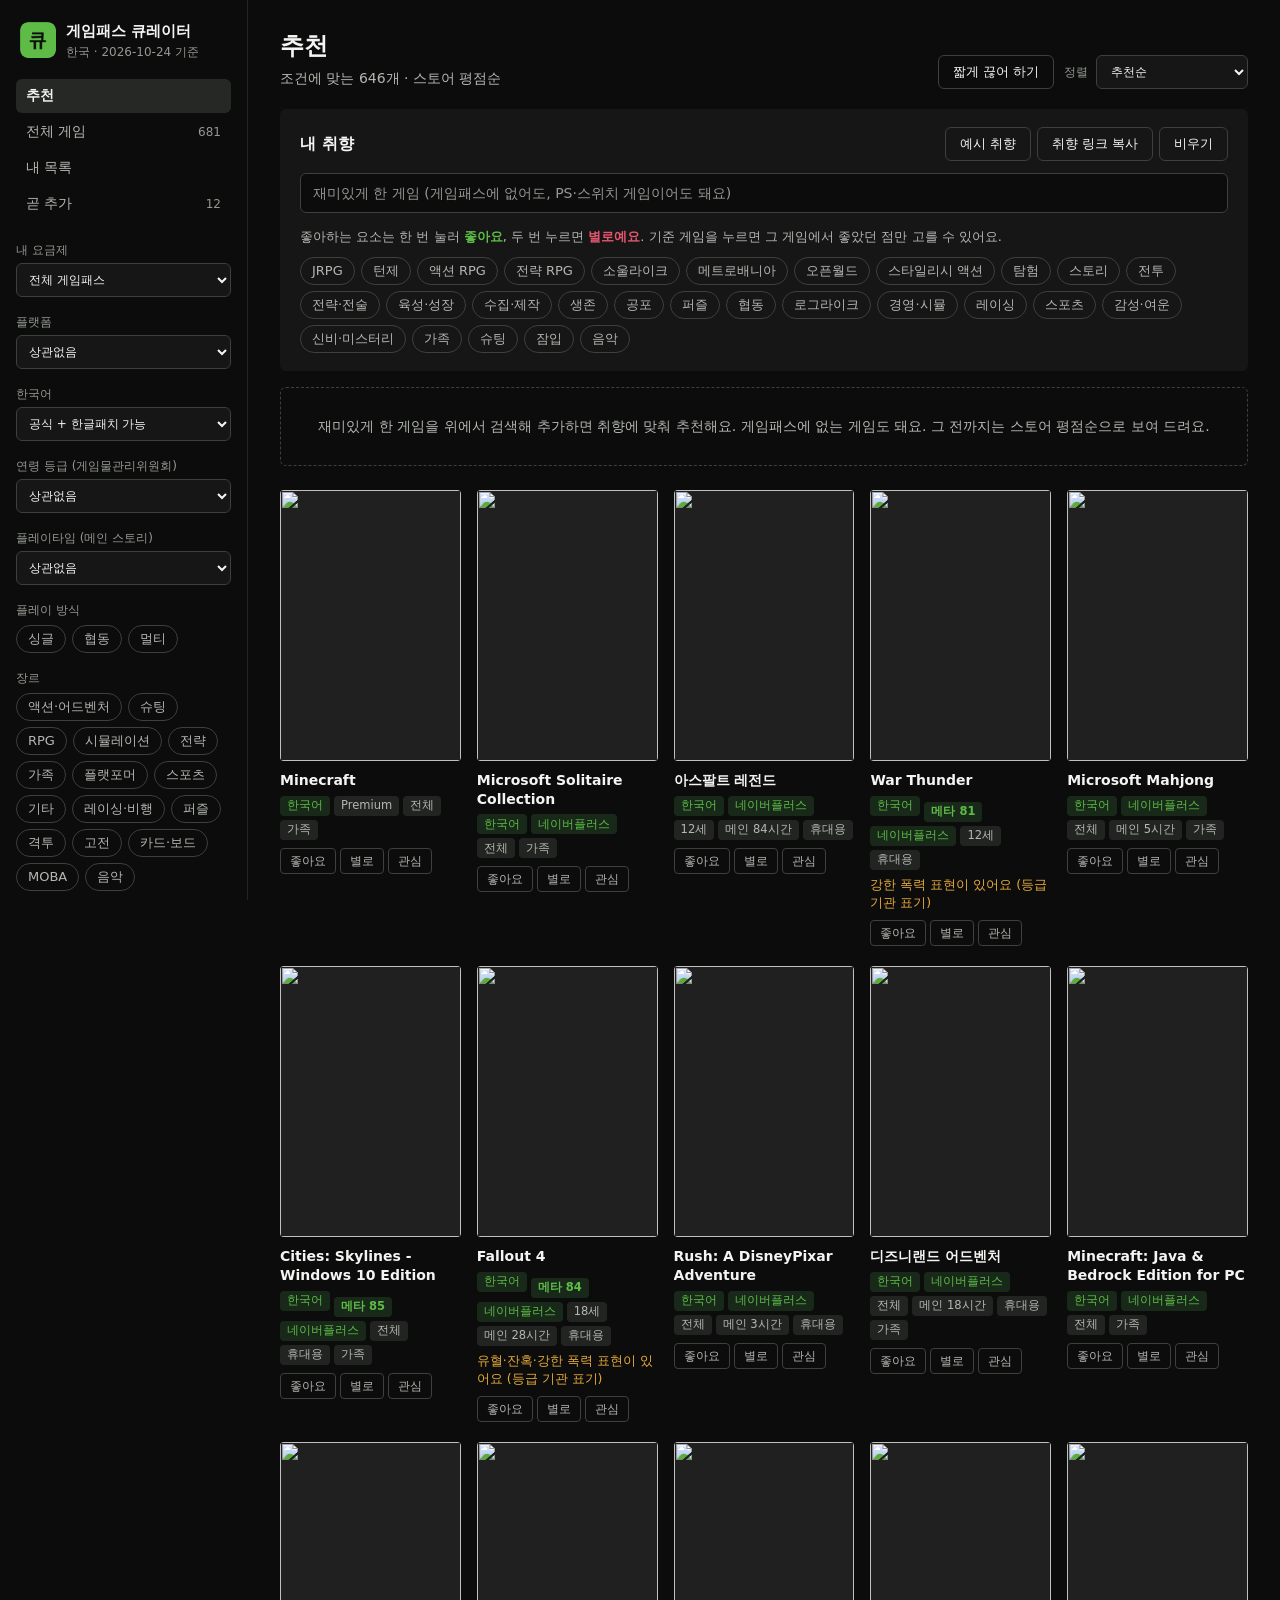
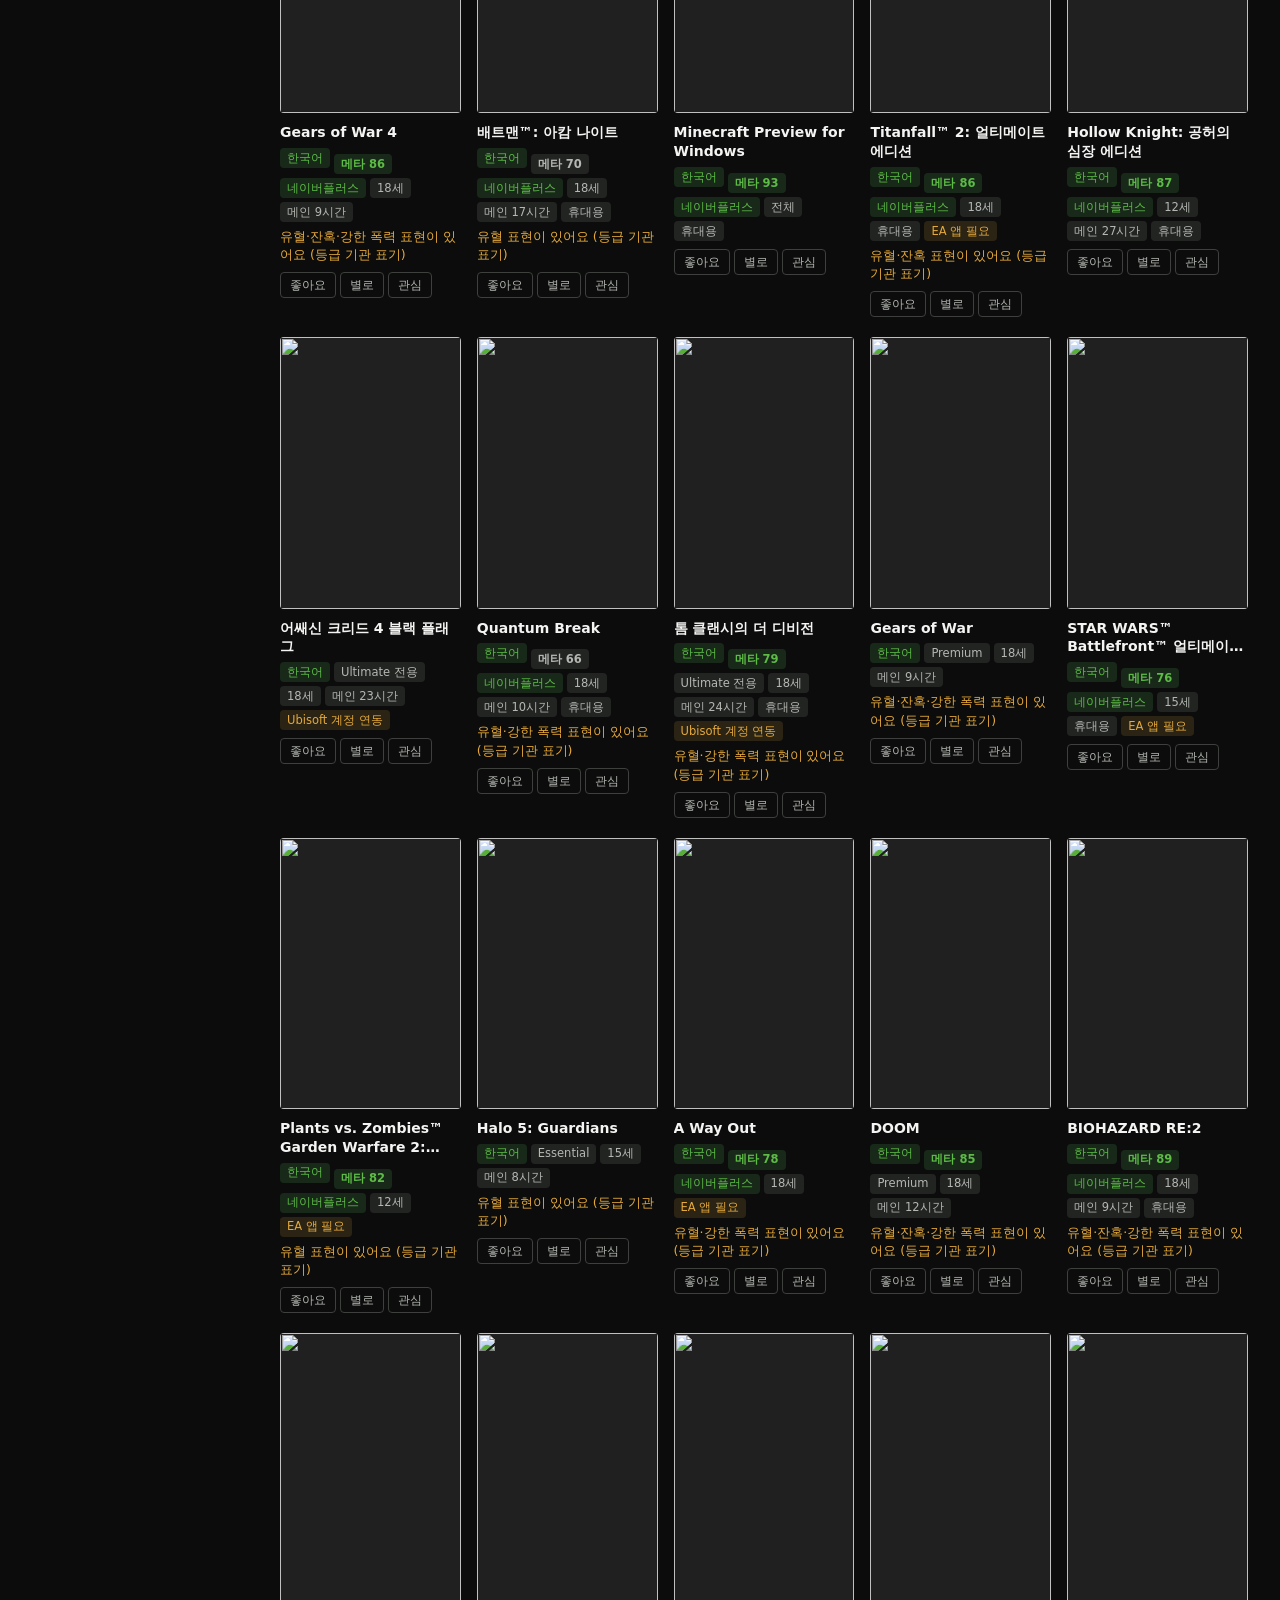
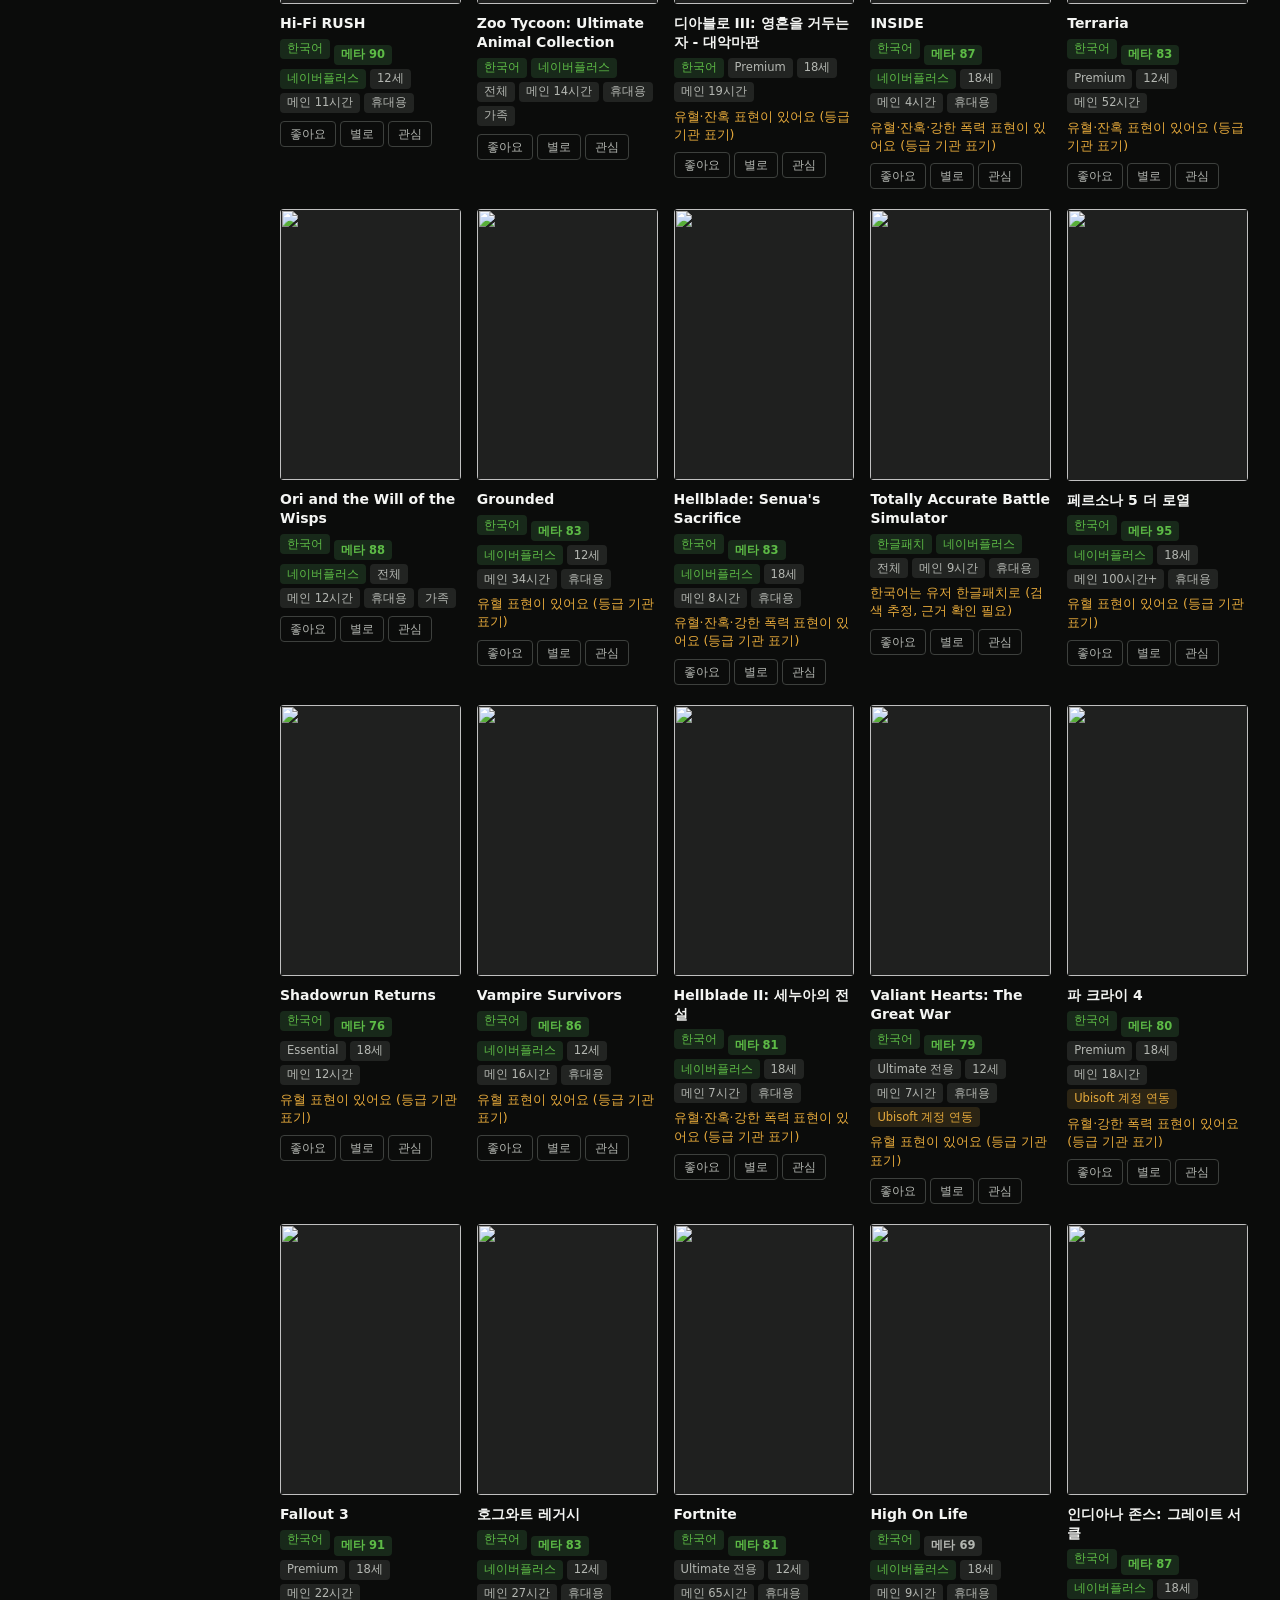
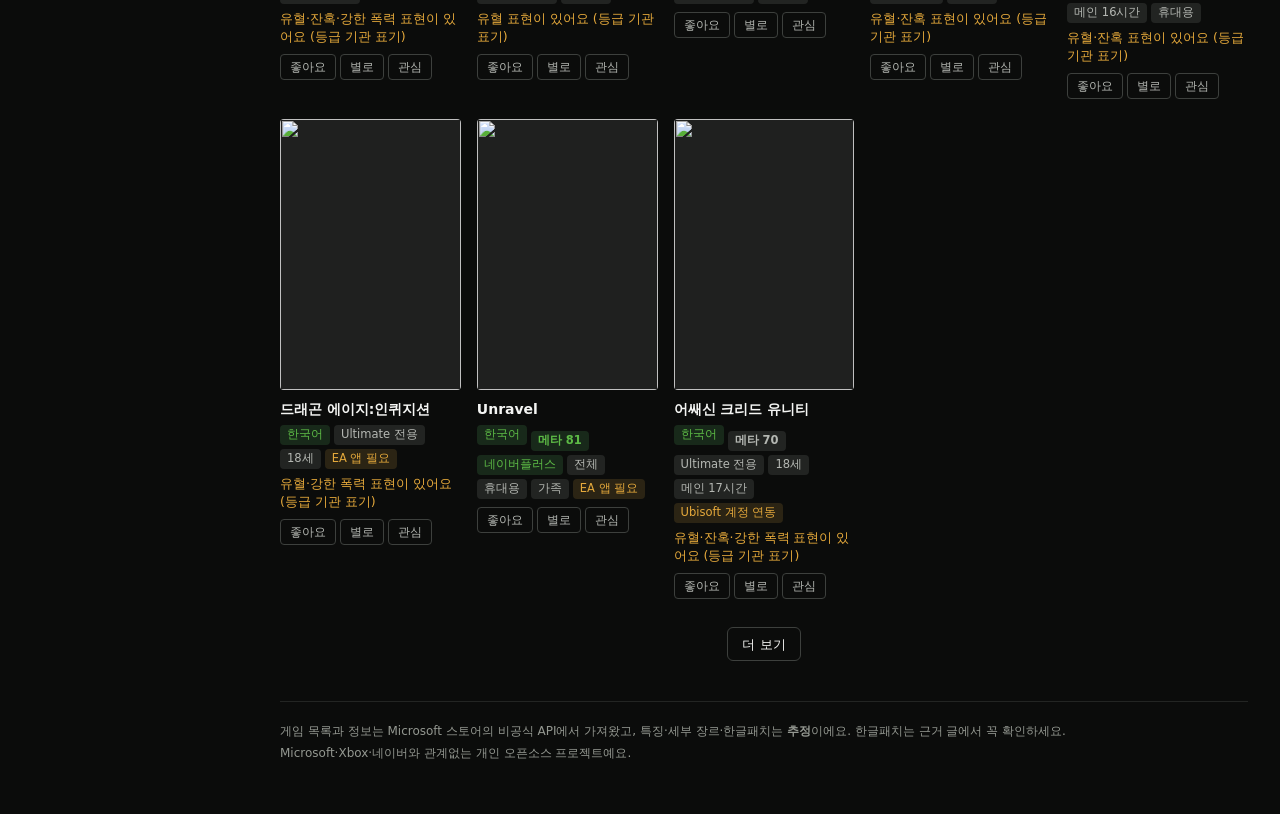
==== commit 4cf72d4f: "추천 다양성 재정렬, 할인 표시 정리, 곧 추가 탭 날짜 구분 - 같은 시리즈가 상위를 채우지 않게 다양성 재정렬 (상위 12개 중 시리즈당 2개, 비슷한 게임 벌점 0.2)   " ====
--- a/docs/index.html
+++ b/docs/index.html
@@ -28,7 +28,7 @@
           <button type="button" class="nav-item active" data-tab="rec">추천</button>
           <button type="button" class="nav-item" data-tab="all">전체 게임 <span id="all-count" class="nav-count"></span></button>
           <button type="button" class="nav-item" data-tab="mine">내 목록 <span id="mine-count" class="nav-count"></span></button>
-          <button type="button" class="nav-item" data-tab="soon" id="soon-tab" hidden>곧 출시 <span id="soon-count" class="nav-count"></span></button>
+          <button type="button" class="nav-item" data-tab="soon" id="soon-tab" hidden>곧 추가 <span id="soon-count" class="nav-count"></span></button>
         </nav>
 
         <div class="filters">
